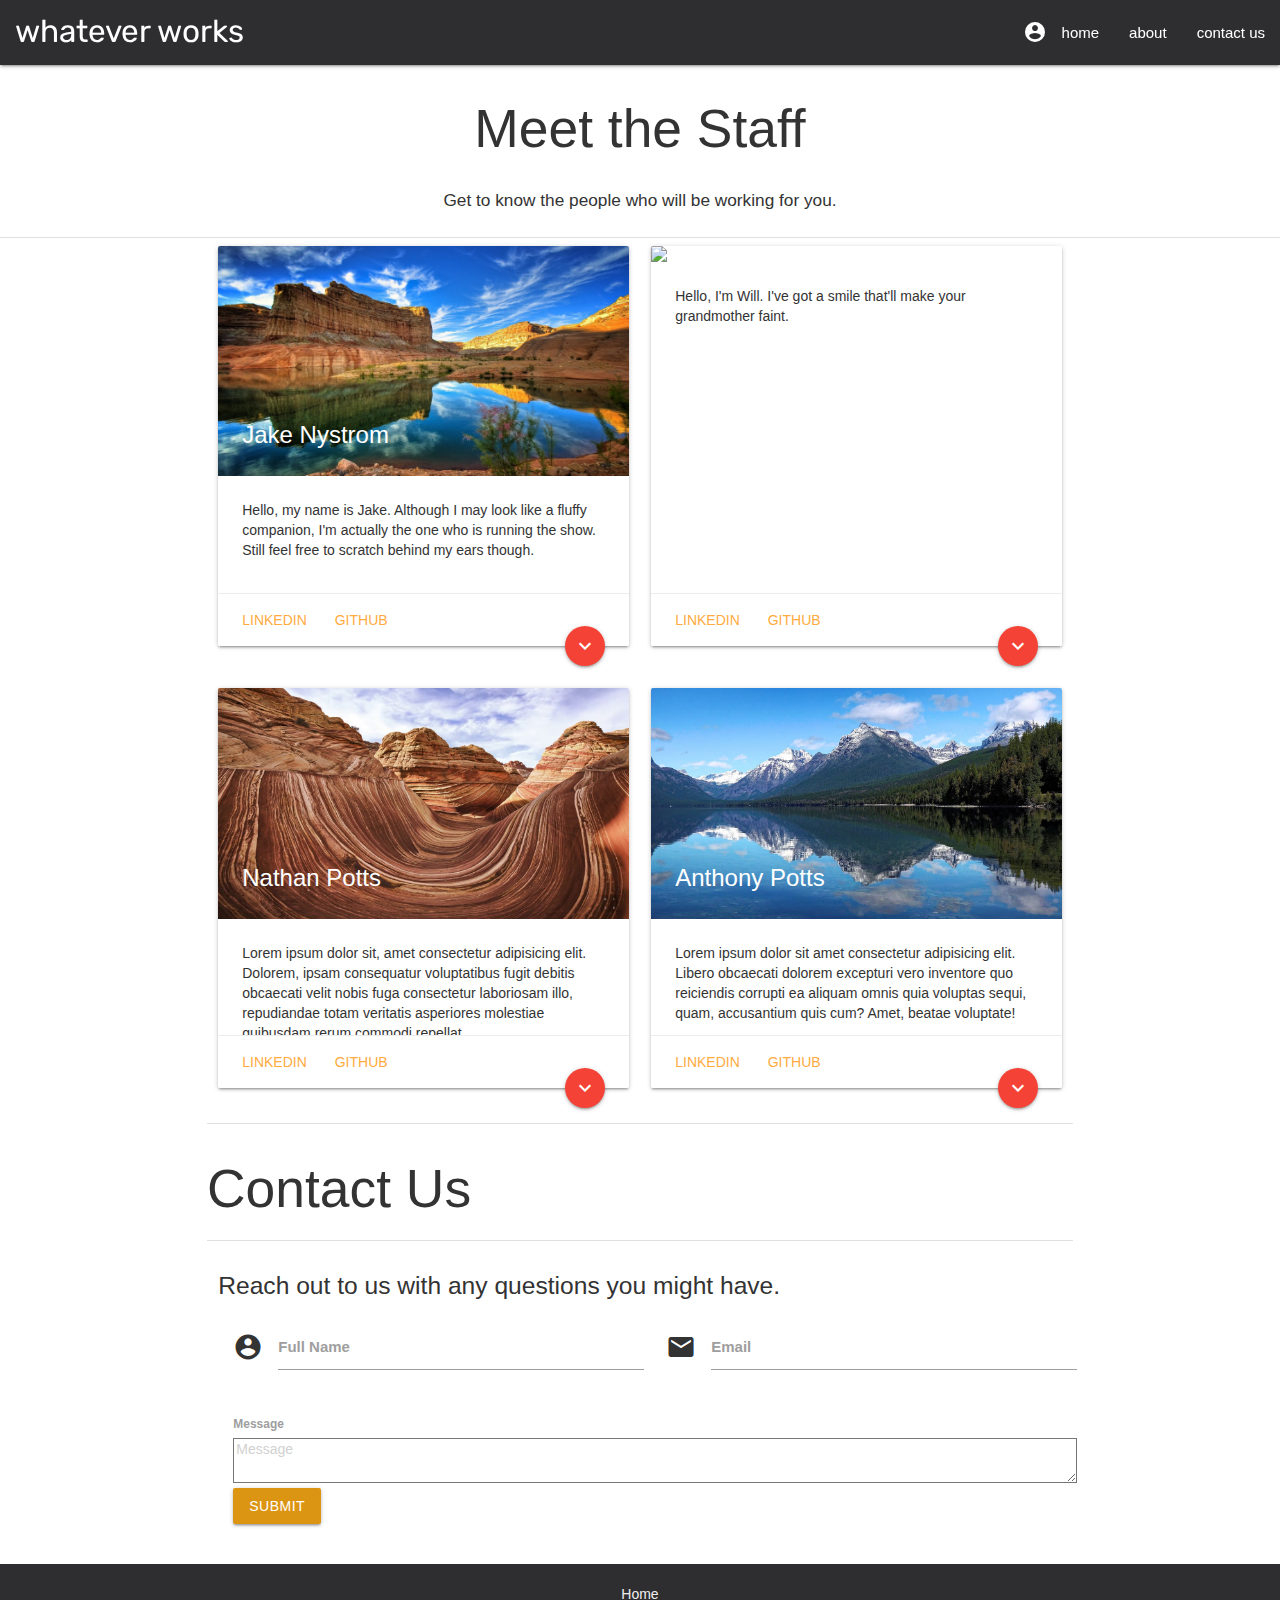
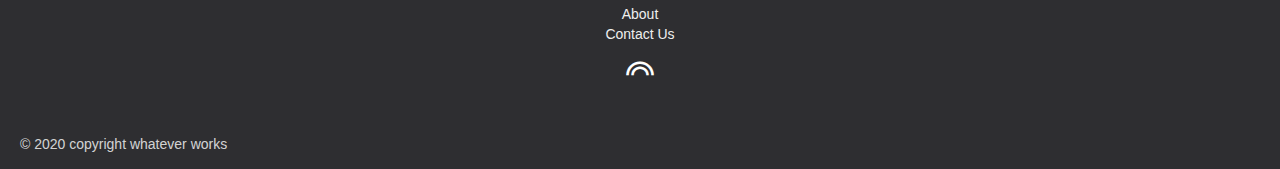
==== contact-us.html @ 935a73d3 "version of footer" ====
<!DOCTYPE html>
<html lang="en">

<head>
    <meta charset="UTF-8">
    <meta name="viewport" content="width=device-width, initial-scale=1.0">
    <!--google icon font-->
    <link href="https://fonts.googleapis.com/icon?family=Material+Icons" rel="stylesheet">
    <link href="https://fonts.googleapis.com/css2?family=Rubik:wght@500&display=swap" rel="stylesheet">
    <!-- bootstrap -->
    <link rel="stylesheet" href="https://maxcdn.bootstrapcdn.com/bootstrap/3.3.7/css/bootstrap.min.css">
    <!-- materialize -->
    <link rel="stylesheet" href="https://cdnjs.cloudflare.com/ajax/libs/materialize/1.0.0/css/materialize.min.css">
    <!-- form.io stylesheet -->
    <link rel="stylesheet" href="https://unpkg.com/formiojs@latest/dist/formio.full.min.css">
    <!-- !^this is throwing an error in the console and i'm not sure why -->
    <link rel="stylesheet" href="assets/css/contact-us.css">

    <title>Contact Us</title>
</head>

<body>
    <!-- navbar items go in this section -->
    <div class="navbar-fixed">
        <nav class="nav-extended">
            <div class="nav-wrapper">
                <a href="./index.html" class="brand-logo">whatever works</a>
                <a href="#" data-target="mobile-sidenav" class="sidenav-trigger"><i class="material-icons">menu</i></a>
                <ul id="nav-mobile" class="right hide-on-med-and-down">
                    <li><i class="material-icons">account_circle</i></li>
                    <li><a class="details active waves-effect" href="index.html">home</a></li>
                    <li><a class="details active waves-effect" href="#">about</a></li>
                    <li><a class="details active waves-effect" href="./contact-us.html">contact us</a></li>
                </ul>
            </div>
        </nav>
        <ul class="sidenav" id="mobile-sidenav">
            <li><a href="index.html">Homepage</a></li>
            <li><a href="./contact-us.html">Contact Us</a></li>
        </ul>
    </div>

    <!--contact-us side-nav fab JAKE-->
    <ul id="slide-out-jake" class="sidenav">
        <li><div class="user-view">
            <div class="background">
                <img src="./assets/images/green-leaves.jpg">
            </div>
            <a href="#user"><img class="circle" src="./assets/images/jake-headshot2.png"></a>
            <a href="#name"><span class="white-text name">Jake Nystrom</span></a>
            <a href="#email"><span class="white-text email">jwm.nystrom@gmail.com</span></a>
        </div></li>
        <li><a href="https://www.linkedin.com/in/jakenystrom/"><i class="material-icons">cloud</i>LINKED IN</a></li>
        <li><a href="https://github.com/minnesotaNyst"><i class="material-icons">cloud</i>Github</a></li>
        <li><div class="divider"></div></li>
        <li><a class="subheader">Deep Dive</a></li>
        <li><a class="waves-effect" href="https://csssaints.com/sports/baseball/roster/jake-nystrom/3505"><i class="material-icons">directions_run</i></a></li>
    </ul>
    <!-- <a href="#" data-target="slide-out" class="sidenav-trigger"><i class="material-icons">menu</i></a> -->

    <!--contact-us side-nav fab WILL-->
    <ul id="slide-out-will" class="sidenav">
        <li><div class="user-view">
            <div class="background">
                <img src="./assets/images/green-leaves.jpg">
            </div>
            <a href="#user"><img class="circle" src="./assets/images/WillPIMG.png"></a>
            <a href="#name"><span class="white-text name">Will Pearson</span></a>
            <a href="#email"><span class="white-text email">williamdpearson@icloud.com</span></a>
        </div></li>
        <li><a href="https://www.linkedin.com/in/williamdpearson"><i class="material-icons">cloud</i>LINKED IN</a></li>
        <li><a href="https://github.com/minnesotaNyst"><i class="material-icons">cloud</i>Github</a></li>
        <li><div class="divider"></div></li>
        <li><a class="subheader">Deep Dive</a></li>
        <li><a class="waves-effect" href="https://www.fox21online.com/2020/07/22/northland-natives-formulate-healthy-boost-with-boomerang-energy/"><i class="material-icons">directions_run</i></a></li>
    </ul>

    <!--contact-us side-nav fab NATHAN-->
    <ul id="slide-out-nathan" class="sidenav">
        <li><div class="user-view">
            <div class="background">
                <img src="./assets/images/green-leaves.jpg">
            </div>
            <a href="#user"><img class="circle" src="./assets/images/nathan-headshot.jpg"></a>
            <a href="#name"><span class="white-text name">Nathan Potts</span></a>
            <a href="#email"><span class="white-text email">pottsandpans42@hotmail.com</span></a>
        </div></li>
        <li><a href="https://www.linkedin.com/in/nathan-potts-0573721b7/"><i class="material-icons">cloud</i>LINKED IN</a></li>
        <li><a href="https://github.com/nathan-potts41"><i class="material-icons">cloud</i>Github</a></li>
        <li><div class="divider"></div></li>
        <li><a class="subheader">Deep Dive</a></li>
        <li><a class="waves-effect" href="https://twitter.com/NorthwesternMN/status/1105125759683829760"><i class="material-icons">directions_run</i></a></li>
    </ul>

    <!--contact-us side-nav fab ANTHONY-->
    <ul id="slide-out-anthony" class="sidenav">
        <li><div class="user-view">
            <div class="background">
                <img src="./assets/images/green-leaves.jpg">
            </div>
            <a href="#user"><img class="circle" src="./assets/images/tony-potts3.jpg"></a>
            <a href="#name"><span class="white-text name">Anthony Potts</span></a>
            <a href="#email"><span class="white-text email">ampotts24@gmail.com</span></a>
        </div></li>
        <li><a href="https://www.linkedin.com/in/anthony-potts-8016b4176/"><i class="material-icons">cloud</i>LINKED IN</a></li>
        <li><a href="https://github.com/anthonypotts"><i class="material-icons">cloud</i>Github</a></li>
        <li><div class="divider"></div></li>
        <li><a class="subheader">Deep Dive</a></li>
        <li><a class="waves-effect" href="https://www.youtube.com/watch?v=JwAS93xAuLA"><i class="material-icons">directions_run</i></a></li>
    </ul>

    <!-- meet the staff starts -->
    <div class="row">
        <div>
            <h2 class="center-align">Meet the Staff</h2>
            <h6 class="col s12 center-align">Get to know the people who will be working for you.</h6>
        </div>
    </div>

    <div class="divider"></div>

    <section class="container">
        <section>
            <div class="row">
                <!-- jake -->
                <div class="col s6 m6">
                    <div class="card medium hoverable">
                        <div class="card-image">
                            <img src="assets/images/landscape-wallpaper-hd(1).png">
                            <span class="card-title">Jake Nystrom</span>
                        </div>

                        <div class="card-content">
                            <p>Hello, my name is Jake. Although I may look like a fluffy companion, I'm actually the
                                one
                                who
                                is running the show. Still feel free to scratch behind my ears though.</p>
                        </div>
                        <div class="card-action">
                            <a href="https://www.linkedin.com/in/jakenystrom/" target="_blank">LINKEDIN</a>
                            <a href="https://github.com/minnesotaNyst" target="_blank">Github</a>
                            <div class="fixed-action-button">
                                <a class="sidenav-trigger btn-floating halfway-fab waves-effect waves-light red" data-target="slide-out-jake"><i
                                    class="material-icons">expand_more</i></a>
                            </div>                         
                        </div>
                    </div>
                </div>
                <!-- will -->
                <div class="col s6 m6">
                    <div class="card medium hoverable">
                        <div class="card-image">
                            <img src="assets/images/Landscape-bioimage(4).png">
                            <span class="card-title">Will Pearson</span>
                        </div>
                        <div class="card-content">
                            <p>Hello, I'm Will. I've got a smile that'll make your grandmother faint. </p>
                        </div>
                        <div class="card-action">
                            <a href="https://www.linkedin.com/in/williamdpearson" target="_blank">LINKEDIN</a>
                            <a href="https://github.com/willp429" target="_blank">Github</a>
                            <a class="sidenav-trigger btn-floating halfway-fab waves-effect waves-light red" data-target="slide-out-will"><i
                                class="material-icons">expand_more</i></a>
                        </div>
                    </div>
                </div>
            </div>
        </section>
        <section>
            <div class="row">
                <!-- nathan -->
                <div class="col s6 m6">
                    <div class="card medium hoverable">
                        <div class="card-image">
                            <img src="assets/images/Landscape-bioimage.png">
                            <span class="card-title">Nathan Potts</span>
                        </div>

                        <div class="card-content">
                            <p>Lorem ipsum dolor sit, amet consectetur adipisicing elit. Dolorem, ipsam consequatur
                                voluptatibus fugit debitis obcaecati velit nobis fuga consectetur laboriosam illo,
                                repudiandae totam veritatis asperiores molestiae quibusdam rerum commodi repellat.
                            </p>
                        </div>
                        <div class="card-action">
                            <a href="https://www.linkedin.com/in/nathan-potts-0573721b7/" target="_blank">LINKEDIN</a>
                            <a href="https://github.com/nathan-potts41" target="_blank">Github</a>
                            <a class="sidenav-trigger btn-floating halfway-fab waves-effect waves-light red" data-target="slide-out-nathan"><i
                                class="material-icons">expand_more</i></a>
                        </div>
                    </div>
                </div>
                <!-- tony -->
                <div class="col s6 m6">
                    <div class="card medium hoverable">
                        <div class="card-image">
                            <img src="assets/images/Landscape-bioimage(3).png">
                            <span class="card-title">Anthony Potts</span>
                        </div>
                        <div class="card-content">
                            <p>Lorem ipsum dolor sit amet consectetur adipisicing elit. Libero obcaecati dolorem
                                excepturi vero inventore quo reiciendis corrupti ea aliquam omnis quia voluptas
                                sequi, quam, accusantium quis cum? Amet, beatae voluptate!</p>
                        </div>
                        <div class="card-action">
                            <a href="https://github.com/anthonypotts" target="_blank">LINKEDIN</a>
                            <a href="https://github.com/willp429" target="_blank">Github</a>
                            <a class="sidenav-trigger btn-floating halfway-fab waves-effect waves-light red" data-target="slide-out-anthony"><i
                                class="material-icons">expand_more</i></a>
                        </div>
                    </div>
                </div>
            </div>
        </section>
        <div class="divider"></div>

        <!-- Contact info in this section -->

        <div>
            <h2>Contact Us</h2>
        </div>

        <div class="row">
            <div class="divider"></div>
            <div class="section">
                <div class="contact-form col s12">
                    <h5>Reach out to us with any questions you might have.</h5>
                    <div class="row">
                        <form class="col s12" id="contact-form">
                            <div class="row">
                                <div class="input-field col s6">
                                    <i class="material-icons prefix">account_circle</i>
                                    <input id="full-name" type="text" class="validate">
                                    <label for="full-name">Full Name</label>
                                </div>
                                <div class="input-field col s6">
                                    <i class="material-icons prefix">email</i>
                                    <input id="email" type="tel" class="validate">
                                    <label for="email">Email</label>
                                </div>
                            </div>
                            <label for="contact-message">Message</label>
                            <textarea id="contact-message" placeholder="Message"></textarea>

                            <a class="waves-effect waves-light btn modal-trigger" href="#modal2"
                                id="submit-btn">Submit</a>
                        </form>
                    </div>
                </div>
            </div>
        </div>
    </section>

    <!-- modal thanking user for submitting a contact form -->
    <div id="modal2" class="modal">
        <div class="modal-content">
            <h4>Thank you for reaching out to us!</h4>
            <p>We will get back to you as soon as possible.</p>
            <a href="#!" class="modal-action modal-close waves-effect waves-red btn">Close</a>
        </div>
    </div>

    <!-- footer section -->
    <footer class="page-footer">
        <div class="container">
            <div class="row">
                <div class="col l12 s12">
                    <!-- <h5 class="white-text">whatever works</h5> -->
                    <ul>
                        <li><a class="grey-text text-lighten-3" href="#!">Home</a></li>
                        <li><a class="grey-text text-lighten-3" href="#!">About</a></li>
                        <li><a class="grey-text text-lighten-3" href="./contact-us.html">Contact Us</a></li>
                    </ul>
                </div>
                <div><i class="small material-icons">looks</i></div>
                <div class="col l12 s12">
                    <p class="white-text" id="visitor"></p>
                    <!-- <p class="grey-text text-lighten-4">Thank-you for choosing promeasure. We are proud build products that make your life easier. Let us know how we can better serve you.</p> -->
                </div>
            </div>
        </div>
        <div class="footer-copyright">
            <div class="copyright">
            © 2020 copyright whatever works
            </div>
            <div>
                <p class="apiCounter" id="visits"></p>
            </div>
        </div>

      
    </footer>

    <script src="https://unpkg.com/formiojs@latest/dist/formio.full.min.js"></script>
    <!-- jQuery -->
    <script src="https://code.jquery.com/jquery-3.4.1.min.js"></script>
    <!-- Compiled and minified JavaScript -->
    <script src="https://cdnjs.cloudflare.com/ajax/libs/materialize/1.0.0/js/materialize.min.js"></script>
    <!--JavaScript at end of body for optimized loading-->
    <script type="text/javascript" src="./assets/js/main.js"></script>
    <!--JS for contact-us page-->
    <!-- <script type="text/javascript" src="./assets/js/contact-us.js"></script> -->


</body>

</html>
---- assets/css/contact-us.css ----
/* html/body style for the page */
html,
body {
	padding: 0;
	margin: 0;
	height: 100%;
}

/* custom navbar style */
nav {
	background-color: #2e2e31;
}
.brand-logo {
	margin-left: 15px;
	font-family: 'Rubik', sans-serif;
}

/* column 1 navbar style */
.column-1 {
	background-color: #2e2e31;
	text-decoration: none;
	height: 100vh;
	position: fixed;
}
.btn-large {
	background-color: #2e2e31;
	width: 100%;
}

/* column 2 style */
.column-2 {
	padding-right: 5rem;
}

/* modal */
.hidden {
	display: none;
}

.modal {
	max-height: 45% !important;
}

/* form style */
.form-header {
	font-weight: bold;
}
.row .col .s12 {
	margin-left: 15px;
}

/* header test style */
legend {
	font-weight: bold;
}
.col-form-label {
	font-size: 16px;
}

/* formio style */
.formio {
	padding-left: 16rem;
}

/* button style */
.btn:hover,
.btn-large:hover,
.btn-small:hover,
.details:hover {
	background-color: #55565c;
	text-decoration: none;
	color: whitesmoke;
}
.btn:focus,
.btn-large:focus,
.btn-small:focus,
.details:focus {
	background-color: #55565c;
	text-decoration: none;
	color: whitesmoke;
}

.btn {
	background-color: #dc9413;
}

/* choices list style */
.choices__list--multiple .choices__item {
	background-color: #dc9413 !important;
	border: 1px solid #dc9413 !important;
}

.choices[data-type*='select-multiple'] .choices__button,
.choices[data-type*='text'] .choices__button {
	border-left: 1px solid whitesmoke !important;
}

/* footer style */
.page-footer {
	position: absolute;
	background-color: #2e2e31 !important;
	width: 100%;
	text-align: center;
}

.modal {
    background: none;
    height: fit-content;
}

.copyright {
	padding: 0 20px;
}

.apiCounter {
	padding: 0 20px;
}
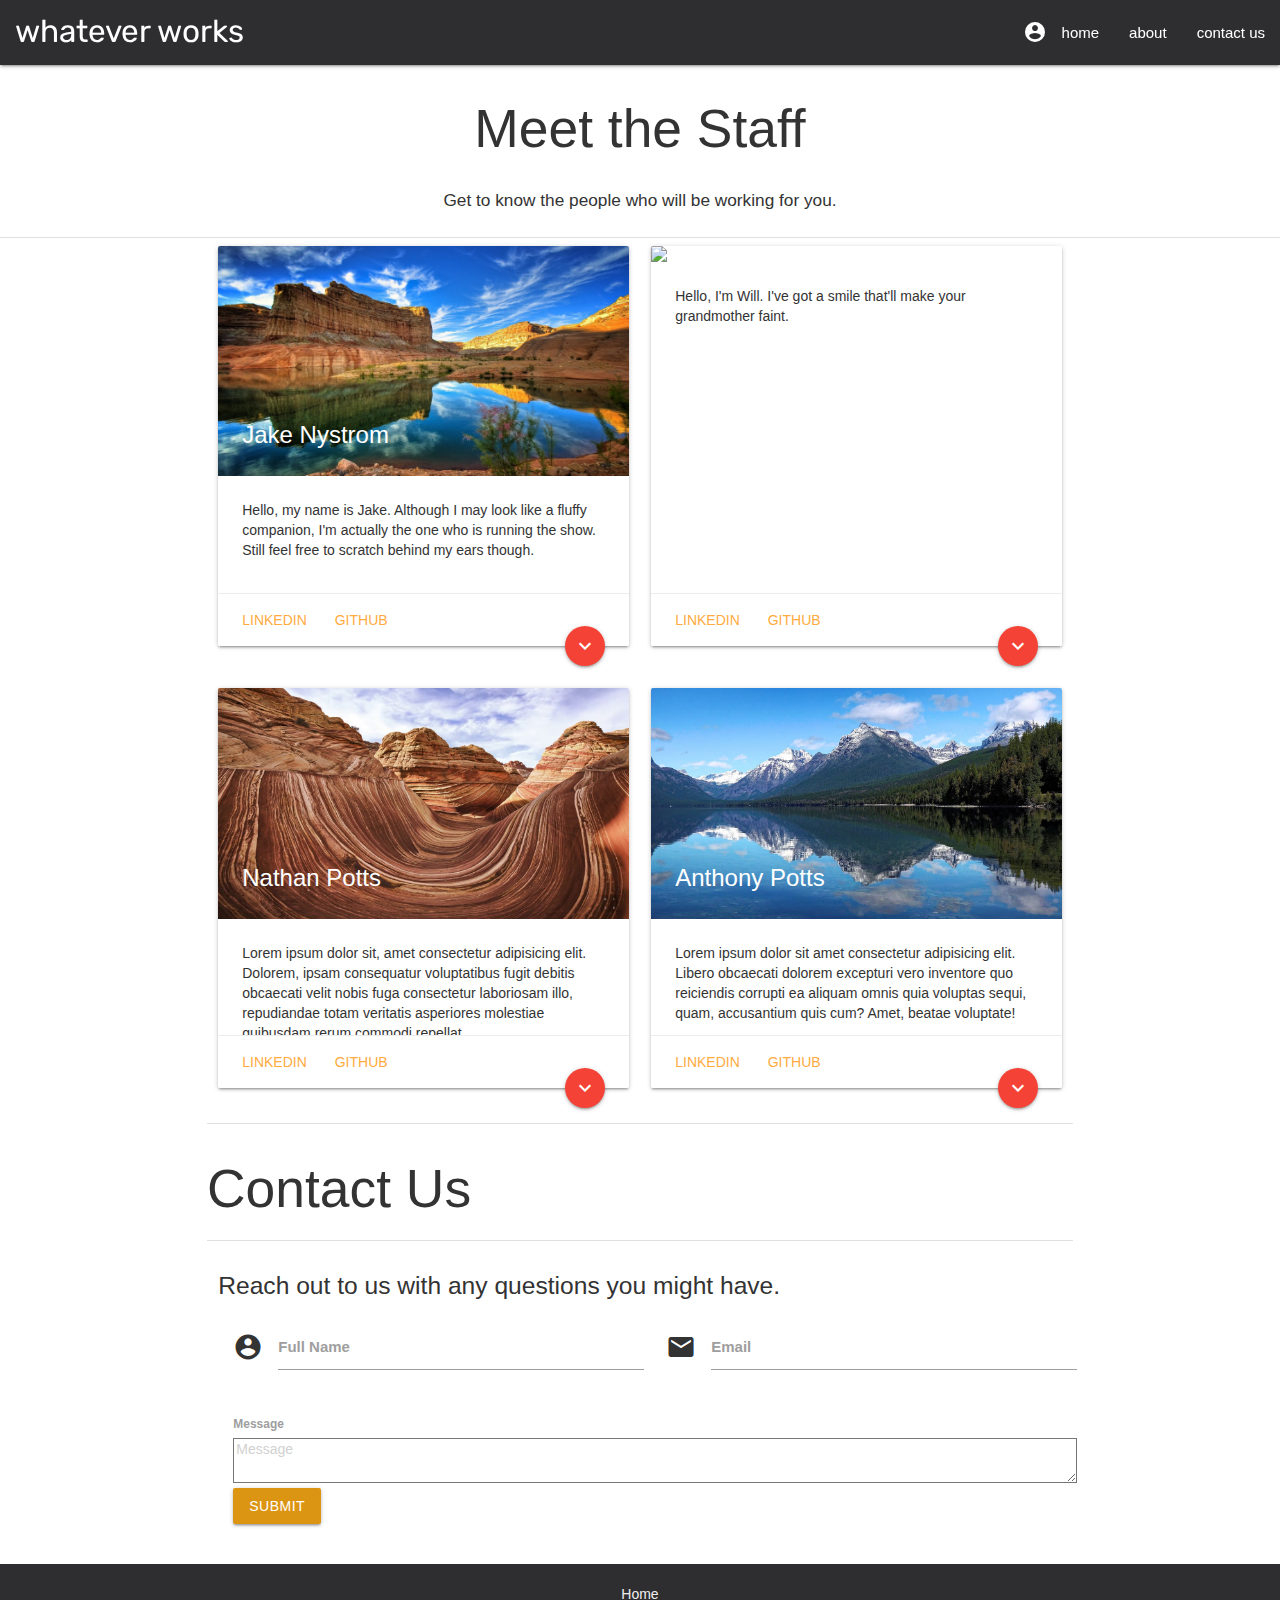
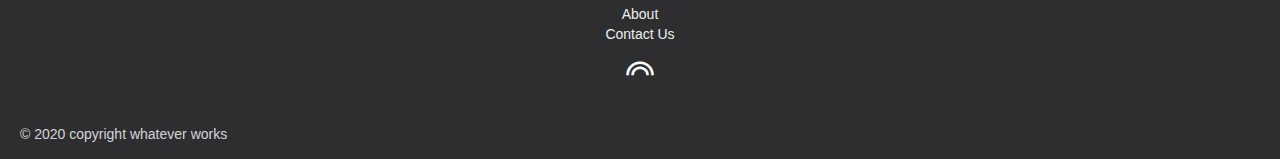
==== commit f1a0e512: "footer version 2" ====
--- a/contact-us.html
+++ b/contact-us.html
@@ -273,21 +273,21 @@
                     </ul>
                 </div>
                 <div><i class="small material-icons">looks</i></div>
-                <div class="col l12 s12">
+                <!-- <div class="col l12 s12">
                     <p class="white-text" id="visitor"></p>
-                    <!-- <p class="grey-text text-lighten-4">Thank-you for choosing promeasure. We are proud build products that make your life easier. Let us know how we can better serve you.</p> -->
-                </div>
-            </div>
-        </div>
-        <div class="footer-copyright">
-            <div class="copyright">
-            © 2020 copyright whatever works
-            </div>
-            <div>
-                <p class="apiCounter" id="visits"></p>
-            </div>
-        </div>
-
+                    <p class="grey-text text-lighten-4">Thank-you for choosing promeasure. We are proud build products that make your life easier. Let us know how we can better serve you.</p>
+                </div> -->
+                <div class="white-text thank-you" id="visitor"></div>
+            </div>
+        </div>
+        <div class="wrapper">
+            <div class="footer-copyright">
+                <div class="copyright">
+                © 2020 copyright whatever works
+                </div>
+                <div class="apiCounter" id="visits"></p></div>
+            </div>
+        </div>
       
     </footer>
 
--- a/assets/css/contact-us.css
+++ b/assets/css/contact-us.css
@@ -101,6 +101,7 @@
 	background-color: #2e2e31 !important;
 	width: 100%;
 	text-align: center;
+	position: absolute;
 }
 
 .modal {
@@ -114,4 +115,14 @@
 
 .apiCounter {
 	padding: 0 20px;
+}
+
+.footer-copyright {
+	padding: 0;
+	text-align: center;
+}
+
+.wrapper {
+	position: relative;
+	z-index: 1;
 }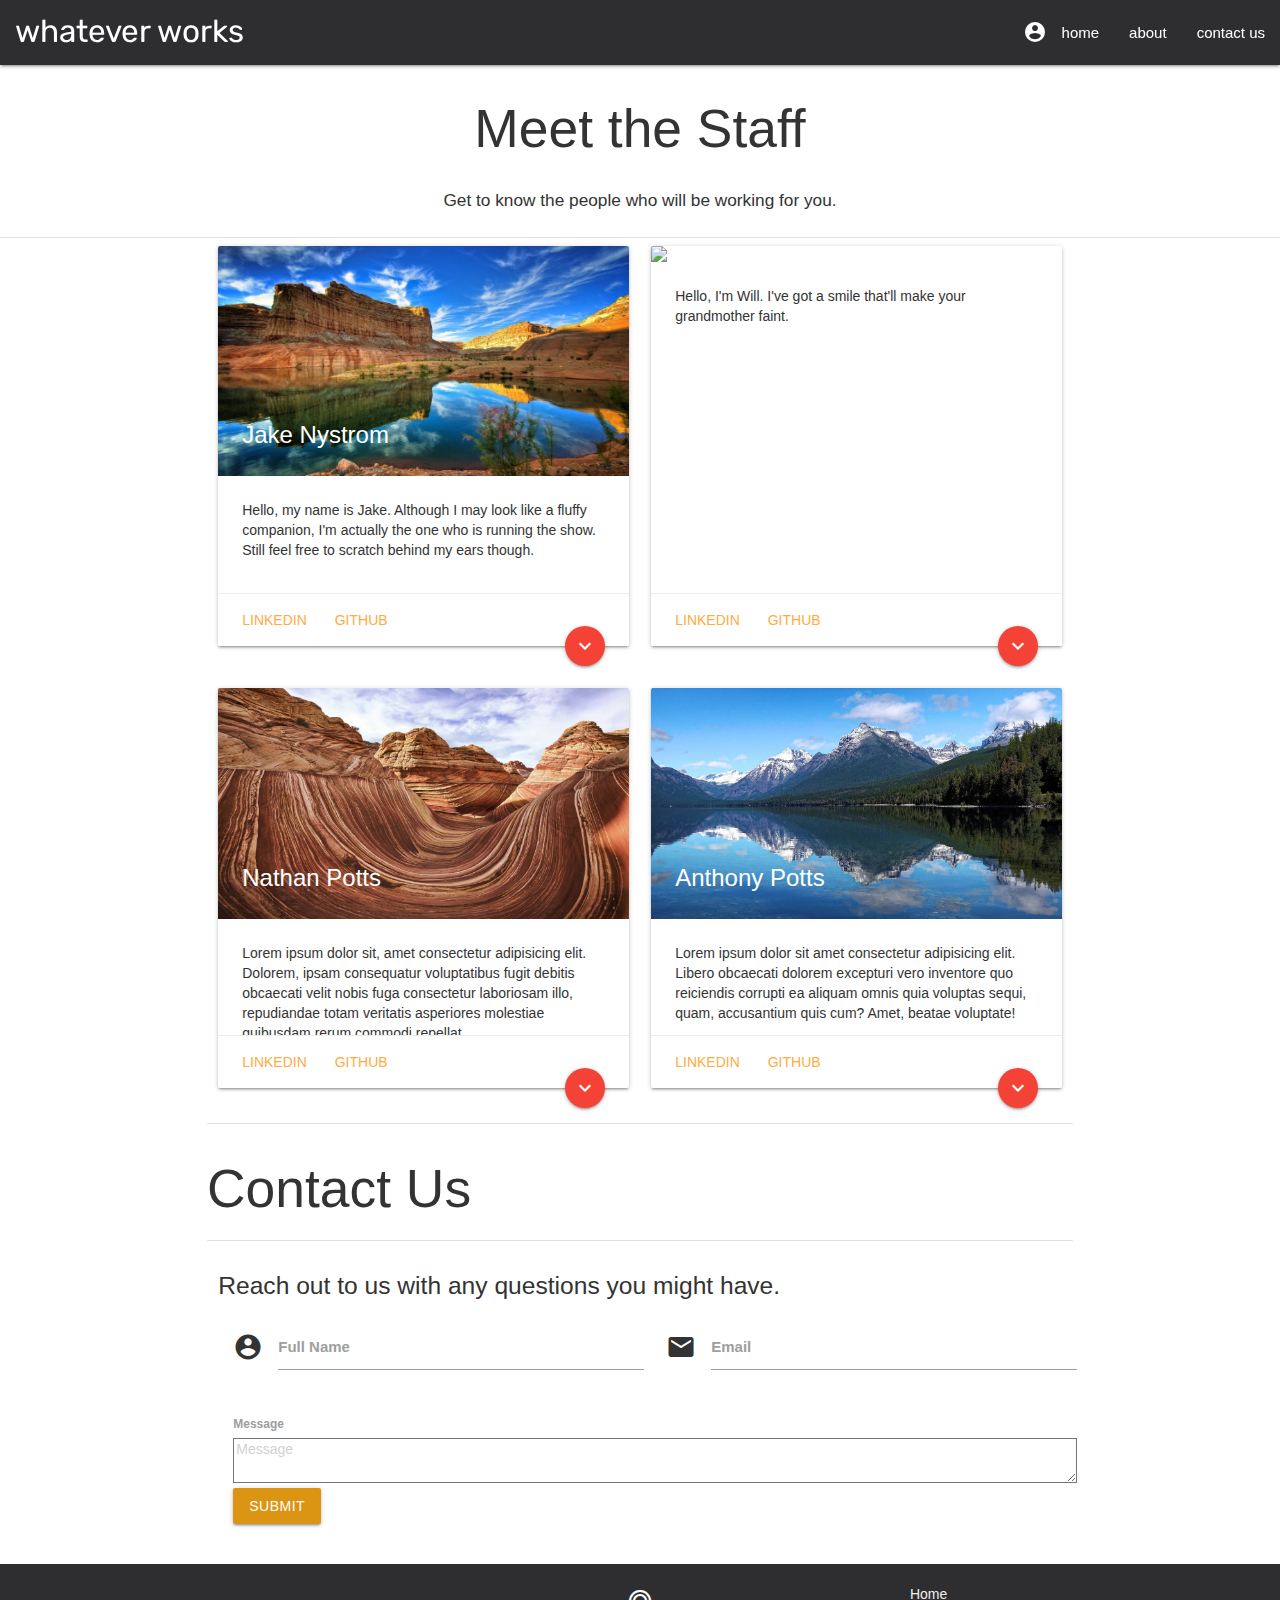
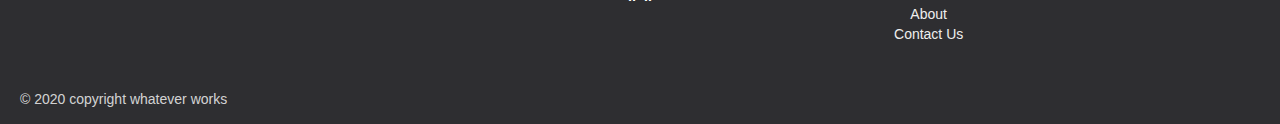
==== commit 66a0a7f0: "footer v4" ====
--- a/contact-us.html
+++ b/contact-us.html
@@ -40,76 +40,7 @@
         </ul>
     </div>
 
-    <!--contact-us side-nav fab JAKE-->
-    <ul id="slide-out-jake" class="sidenav">
-        <li><div class="user-view">
-            <div class="background">
-                <img src="./assets/images/green-leaves.jpg">
-            </div>
-            <a href="#user"><img class="circle" src="./assets/images/jake-headshot2.png"></a>
-            <a href="#name"><span class="white-text name">Jake Nystrom</span></a>
-            <a href="#email"><span class="white-text email">jwm.nystrom@gmail.com</span></a>
-        </div></li>
-        <li><a href="https://www.linkedin.com/in/jakenystrom/"><i class="material-icons">cloud</i>LINKED IN</a></li>
-        <li><a href="https://github.com/minnesotaNyst"><i class="material-icons">cloud</i>Github</a></li>
-        <li><div class="divider"></div></li>
-        <li><a class="subheader">Deep Dive</a></li>
-        <li><a class="waves-effect" href="https://csssaints.com/sports/baseball/roster/jake-nystrom/3505"><i class="material-icons">directions_run</i></a></li>
-    </ul>
-    <!-- <a href="#" data-target="slide-out" class="sidenav-trigger"><i class="material-icons">menu</i></a> -->
-
-    <!--contact-us side-nav fab WILL-->
-    <ul id="slide-out-will" class="sidenav">
-        <li><div class="user-view">
-            <div class="background">
-                <img src="./assets/images/green-leaves.jpg">
-            </div>
-            <a href="#user"><img class="circle" src="./assets/images/WillPIMG.png"></a>
-            <a href="#name"><span class="white-text name">Will Pearson</span></a>
-            <a href="#email"><span class="white-text email">williamdpearson@icloud.com</span></a>
-        </div></li>
-        <li><a href="https://www.linkedin.com/in/williamdpearson"><i class="material-icons">cloud</i>LINKED IN</a></li>
-        <li><a href="https://github.com/minnesotaNyst"><i class="material-icons">cloud</i>Github</a></li>
-        <li><div class="divider"></div></li>
-        <li><a class="subheader">Deep Dive</a></li>
-        <li><a class="waves-effect" href="https://www.fox21online.com/2020/07/22/northland-natives-formulate-healthy-boost-with-boomerang-energy/"><i class="material-icons">directions_run</i></a></li>
-    </ul>
-
-    <!--contact-us side-nav fab NATHAN-->
-    <ul id="slide-out-nathan" class="sidenav">
-        <li><div class="user-view">
-            <div class="background">
-                <img src="./assets/images/green-leaves.jpg">
-            </div>
-            <a href="#user"><img class="circle" src="./assets/images/nathan-headshot.jpg"></a>
-            <a href="#name"><span class="white-text name">Nathan Potts</span></a>
-            <a href="#email"><span class="white-text email">pottsandpans42@hotmail.com</span></a>
-        </div></li>
-        <li><a href="https://www.linkedin.com/in/nathan-potts-0573721b7/"><i class="material-icons">cloud</i>LINKED IN</a></li>
-        <li><a href="https://github.com/nathan-potts41"><i class="material-icons">cloud</i>Github</a></li>
-        <li><div class="divider"></div></li>
-        <li><a class="subheader">Deep Dive</a></li>
-        <li><a class="waves-effect" href="https://twitter.com/NorthwesternMN/status/1105125759683829760"><i class="material-icons">directions_run</i></a></li>
-    </ul>
-
-    <!--contact-us side-nav fab ANTHONY-->
-    <ul id="slide-out-anthony" class="sidenav">
-        <li><div class="user-view">
-            <div class="background">
-                <img src="./assets/images/green-leaves.jpg">
-            </div>
-            <a href="#user"><img class="circle" src="./assets/images/tony-potts3.jpg"></a>
-            <a href="#name"><span class="white-text name">Anthony Potts</span></a>
-            <a href="#email"><span class="white-text email">ampotts24@gmail.com</span></a>
-        </div></li>
-        <li><a href="https://www.linkedin.com/in/anthony-potts-8016b4176/"><i class="material-icons">cloud</i>LINKED IN</a></li>
-        <li><a href="https://github.com/anthonypotts"><i class="material-icons">cloud</i>Github</a></li>
-        <li><div class="divider"></div></li>
-        <li><a class="subheader">Deep Dive</a></li>
-        <li><a class="waves-effect" href="https://www.youtube.com/watch?v=JwAS93xAuLA"><i class="material-icons">directions_run</i></a></li>
-    </ul>
-
-    <!-- meet the staff starts -->
+
     <div class="row">
         <div>
             <h2 class="center-align">Meet the Staff</h2>
@@ -139,10 +70,8 @@
                         <div class="card-action">
                             <a href="https://www.linkedin.com/in/jakenystrom/" target="_blank">LINKEDIN</a>
                             <a href="https://github.com/minnesotaNyst" target="_blank">Github</a>
-                            <div class="fixed-action-button">
-                                <a class="sidenav-trigger btn-floating halfway-fab waves-effect waves-light red" data-target="slide-out-jake"><i
-                                    class="material-icons">expand_more</i></a>
-                            </div>                         
+                            <a class="btn-floating halfway-fab waves-effect waves-light red"><i
+                                    class="material-icons">expand_more</i></a>
                         </div>
                     </div>
                 </div>
@@ -159,8 +88,8 @@
                         <div class="card-action">
                             <a href="https://www.linkedin.com/in/williamdpearson" target="_blank">LINKEDIN</a>
                             <a href="https://github.com/willp429" target="_blank">Github</a>
-                            <a class="sidenav-trigger btn-floating halfway-fab waves-effect waves-light red" data-target="slide-out-will"><i
-                                class="material-icons">expand_more</i></a>
+                            <a class="btn-floating halfway-fab waves-effect waves-light red"><i
+                                    class="material-icons">expand_more</i></a>
                         </div>
                     </div>
                 </div>
@@ -183,10 +112,10 @@
                             </p>
                         </div>
                         <div class="card-action">
-                            <a href="https://www.linkedin.com/in/nathan-potts-0573721b7/" target="_blank">LINKEDIN</a>
-                            <a href="https://github.com/nathan-potts41" target="_blank">Github</a>
-                            <a class="sidenav-trigger btn-floating halfway-fab waves-effect waves-light red" data-target="slide-out-nathan"><i
-                                class="material-icons">expand_more</i></a>
+                            <a href="https://www.linkedin.com/in/jakenystrom/" target="_blank">LINKEDIN</a>
+                            <a href="https://github.com/minnesotaNyst" target="_blank">Github</a>
+                            <a class="btn-floating halfway-fab waves-effect waves-light red"><i
+                                    class="material-icons">expand_more</i></a>
                         </div>
                     </div>
                 </div>
@@ -203,10 +132,10 @@
                                 sequi, quam, accusantium quis cum? Amet, beatae voluptate!</p>
                         </div>
                         <div class="card-action">
-                            <a href="https://github.com/anthonypotts" target="_blank">LINKEDIN</a>
+                            <a href="https://www.linkedin.com/in/williamdpearson" target="_blank">LINKEDIN</a>
                             <a href="https://github.com/willp429" target="_blank">Github</a>
-                            <a class="sidenav-trigger btn-floating halfway-fab waves-effect waves-light red" data-target="slide-out-anthony"><i
-                                class="material-icons">expand_more</i></a>
+                            <a class="btn-floating halfway-fab waves-effect waves-light red"><i
+                                    class="material-icons">expand_more</i></a>
                         </div>
                     </div>
                 </div>
@@ -260,11 +189,18 @@
         </div>
     </div>
 
-    <!-- footer section -->
+      <!-- footer section -->
     <footer class="page-footer">
         <div class="container">
             <div class="row">
-                <div class="col l12 s12">
+                <div class="col l4 s12">
+                    <h5 class="white-text" id="visitor"></h5>
+                    <!-- <p class="grey-text text-lighten-4">Lorem ipsum dolor sit amet consectetur adipisicing elit. Maiores iusto id enim cumque earum illum ipsa. Sed delectus et quibusdam est optio ea sunt, officiis inventore debitis repellendus, laboriosam aliquam!.</p> -->
+                </div>
+                <div class="col l4 s12 logo-footer">
+                    <i class="material-icons">looks</i>
+                </div>
+                <div class="col l4 s12">
                     <!-- <h5 class="white-text">whatever works</h5> -->
                     <ul>
                         <li><a class="grey-text text-lighten-3" href="#!">Home</a></li>
@@ -272,23 +208,16 @@
                         <li><a class="grey-text text-lighten-3" href="./contact-us.html">Contact Us</a></li>
                     </ul>
                 </div>
-                <div><i class="small material-icons">looks</i></div>
-                <!-- <div class="col l12 s12">
-                    <p class="white-text" id="visitor"></p>
-                    <p class="grey-text text-lighten-4">Thank-you for choosing promeasure. We are proud build products that make your life easier. Let us know how we can better serve you.</p>
-                </div> -->
-                <div class="white-text thank-you" id="visitor"></div>
-            </div>
-        </div>
-        <div class="wrapper">
-            <div class="footer-copyright">
-                <div class="copyright">
-                © 2020 copyright whatever works
-                </div>
-                <div class="apiCounter" id="visits"></p></div>
-            </div>
-        </div>
-      
+            </div>
+        </div>
+        <div class="footer-copyright">
+            <div class="copyright">
+            © 2020 copyright whatever works
+            </div>
+            <div class="apiCounter" id="visits"></div>
+        </div>
+                
+        
     </footer>
 
     <script src="https://unpkg.com/formiojs@latest/dist/formio.full.min.js"></script>
@@ -298,9 +227,6 @@
     <script src="https://cdnjs.cloudflare.com/ajax/libs/materialize/1.0.0/js/materialize.min.js"></script>
     <!--JavaScript at end of body for optimized loading-->
     <script type="text/javascript" src="./assets/js/main.js"></script>
-    <!--JS for contact-us page-->
-    <!-- <script type="text/javascript" src="./assets/js/contact-us.js"></script> -->
-
 
 </body>
 
--- a/assets/css/contact-us.css
+++ b/assets/css/contact-us.css
@@ -118,11 +118,5 @@
 }
 
 .footer-copyright {
-	padding: 0;
-	text-align: center;
-}
-
-.wrapper {
-	position: relative;
-	z-index: 1;
+	padding: 10px;	
 }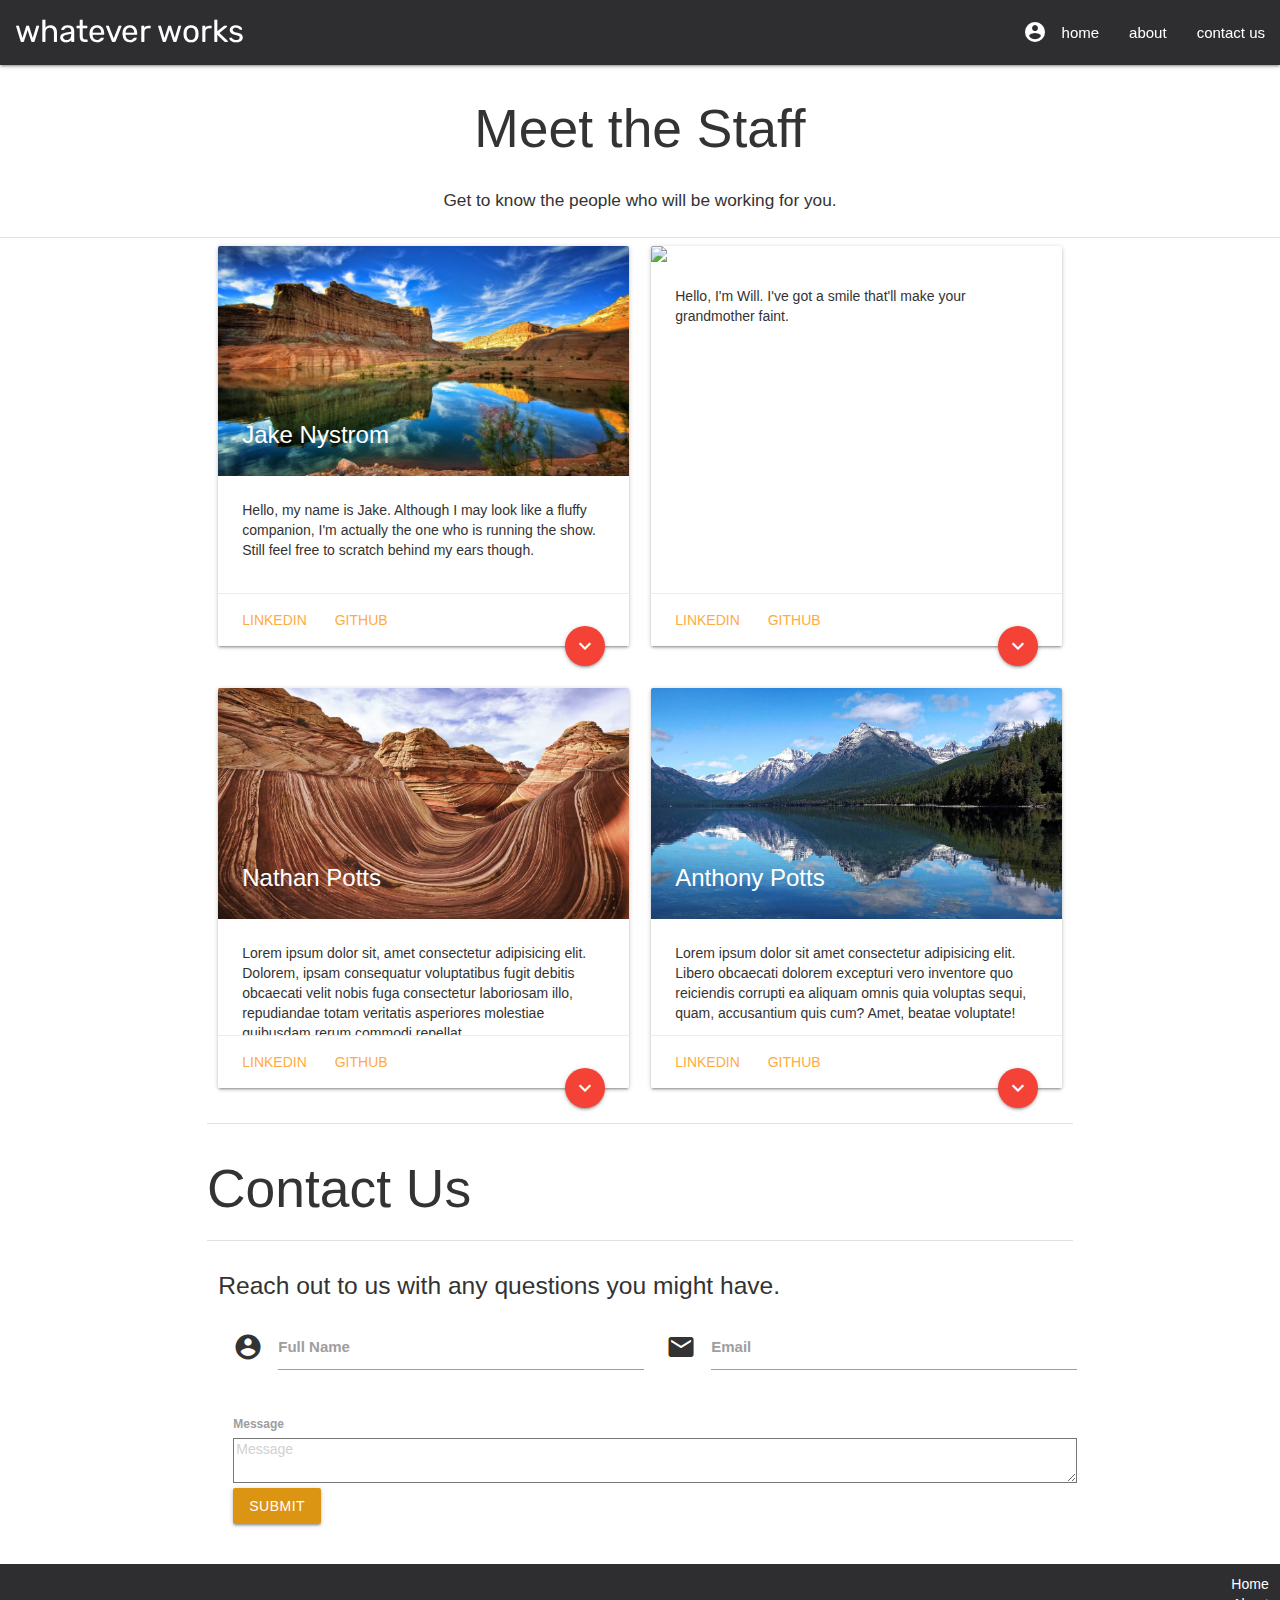
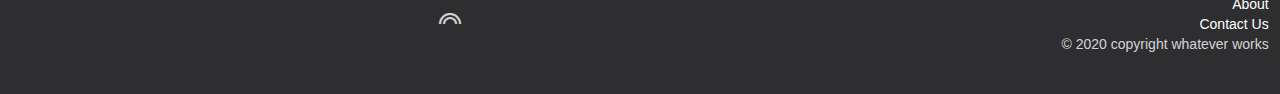
==== commit b17caad6: "modified footer" ====
--- a/contact-us.html
+++ b/contact-us.html
@@ -191,33 +191,29 @@
 
       <!-- footer section -->
     <footer class="page-footer">
-        <div class="container">
-            <div class="row">
-                <div class="col l4 s12">
-                    <h5 class="white-text" id="visitor"></h5>
-                    <!-- <p class="grey-text text-lighten-4">Lorem ipsum dolor sit amet consectetur adipisicing elit. Maiores iusto id enim cumque earum illum ipsa. Sed delectus et quibusdam est optio ea sunt, officiis inventore debitis repellendus, laboriosam aliquam!.</p> -->
-                </div>
-                <div class="col l4 s12 logo-footer">
-                    <i class="material-icons">looks</i>
-                </div>
-                <div class="col l4 s12">
-                    <!-- <h5 class="white-text">whatever works</h5> -->
-                    <ul>
-                        <li><a class="grey-text text-lighten-3" href="#!">Home</a></li>
-                        <li><a class="grey-text text-lighten-3" href="#!">About</a></li>
-                        <li><a class="grey-text text-lighten-3" href="./contact-us.html">Contact Us</a></li>
-                    </ul>
-                </div>
-            </div>
-        </div>
         <div class="footer-copyright">
-            <div class="copyright">
-            © 2020 copyright whatever works
-            </div>
-            <div class="apiCounter" id="visits"></div>
-        </div>
-                
-        
+            <div class="container-copyright">
+                <div class="row">
+                    <div class="col l4 s12">
+                        <h6 class="white-text" id="visitor"></h6>
+                        <div class="apiCounter" id="visits"></div>
+                    </div>
+                    
+                    <div class="col l4 s12 icon valign-wrapper">
+                        <i class="material-icons">looks</i>
+                    </div>
+
+                    <div class="col l4 s12 right-align">
+                        <ul>
+                            <li><a class="white-text text-lighten-3" href="#!">Home</a></li>
+                            <li><a class="white-text text-lighten-3" href="#!">About</a></li>
+                            <li><a class="white-text text-lighten-3" href="./contact-us.html">Contact Us</a></li>
+                            <li><a class="grey-text text-lighten-6"></a>© 2020 copyright whatever works</li>
+                        </ul>
+                    </div>
+                </div>
+            </div>
+        </div>
     </footer>
 
     <script src="https://unpkg.com/formiojs@latest/dist/formio.full.min.js"></script>
--- a/assets/css/contact-us.css
+++ b/assets/css/contact-us.css
@@ -101,7 +101,12 @@
 	background-color: #2e2e31 !important;
 	width: 100%;
 	text-align: center;
-	position: absolute;
+	padding: 0px;
+	height: fit-content;
+}
+
+.container-copyright {
+	width: 100% !important;
 }
 
 .modal {
@@ -113,6 +118,10 @@
 	padding: 0 20px;
 }
 
+.icon {
+	height: 90px;
+}
+
 .apiCounter {
 	padding: 0 20px;
 }
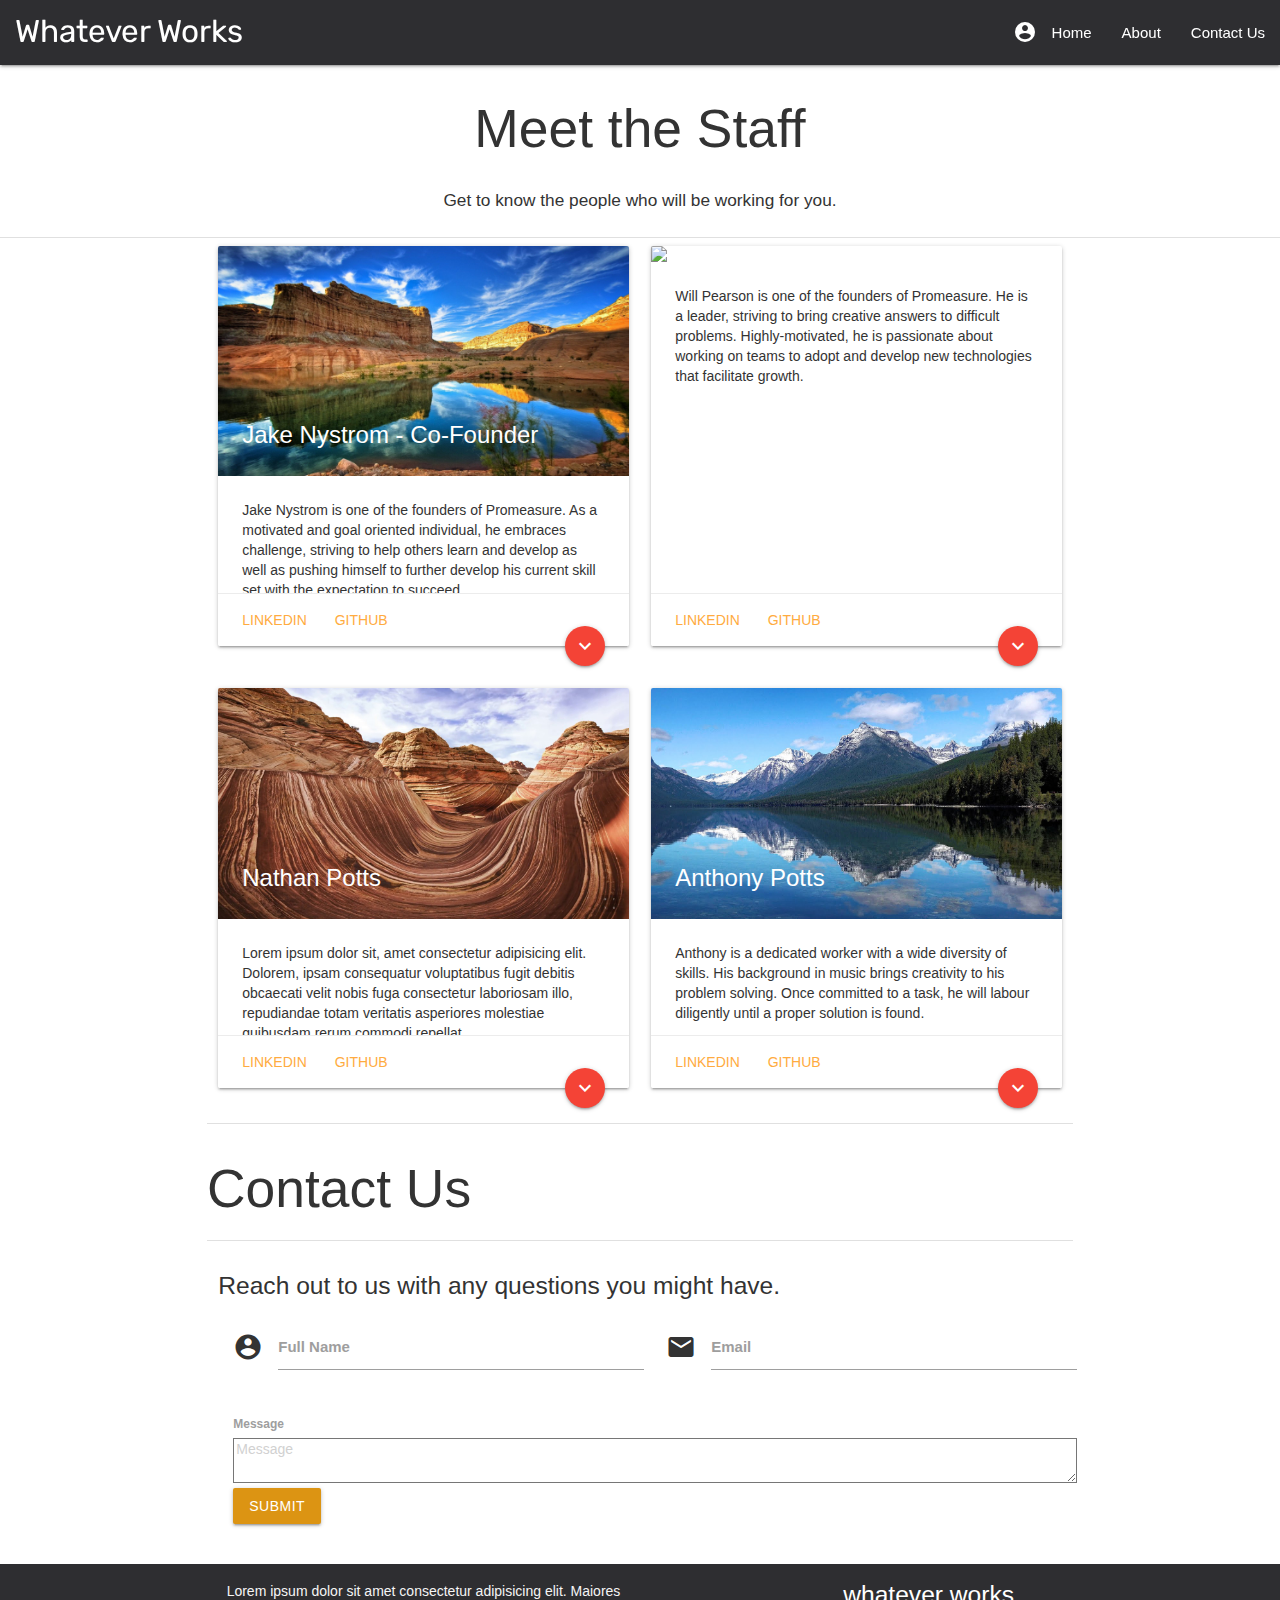
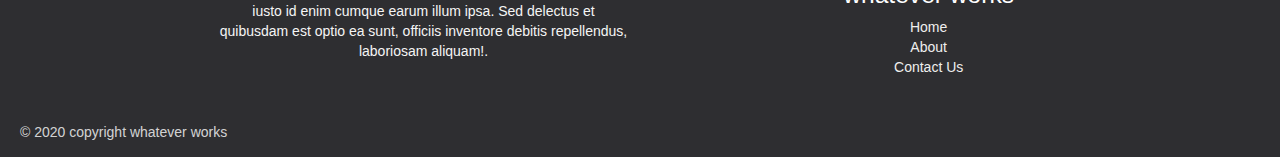
==== commit 58dd38a8: "updated readme + Contact Us page formatting" ====
--- a/contact-us.html
+++ b/contact-us.html
@@ -24,21 +24,37 @@
     <div class="navbar-fixed">
         <nav class="nav-extended">
             <div class="nav-wrapper">
-                <a href="./index.html" class="brand-logo">whatever works</a>
-                <a href="#" data-target="mobile-sidenav" class="sidenav-trigger"><i class="material-icons">menu</i></a>
+                <a href="./index.html" class="brand-logo">Whatever Works</a>
+                <a href="#" data-target="slide-out" class="sidenav-trigger"><i class="material-icons">Menu</i></a>
                 <ul id="nav-mobile" class="right hide-on-med-and-down">
                     <li><i class="material-icons">account_circle</i></li>
-                    <li><a class="details active waves-effect" href="index.html">home</a></li>
-                    <li><a class="details active waves-effect" href="#">about</a></li>
-                    <li><a class="details active waves-effect" href="./contact-us.html">contact us</a></li>
+                    <li><a class="details active waves-effect" href="index.html">Home</a></li>
+                    <li><a class="details active waves-effect" href="#">About</a></li>
+                    <li><a class="details active waves-effect" href="./contact-us.html">Contact Us</a></li>
                 </ul>
             </div>
         </nav>
-        <ul class="sidenav" id="mobile-sidenav">
-            <li><a href="index.html">Homepage</a></li>
-            <li><a href="./contact-us.html">Contact Us</a></li>
+    </div>
+    <div>
+        <ul class="sidenav" id="slide-out">
+            <li><a class="waves-effect" href="./index.html">Homepage</a></li>
+            <li>
+                <div class="divider"></div>
+            </li>
+            <li><a class="waves-effect" href="./contact-us.htm"><i class="material-icons">account_circle</i>Contact
+                    Us</a></li>
+            <li>
+                <div class="divider"></div>
+            </li>
+            <li><a class="waves-effect" href="#!">About Us</a></li>
+            <li>
+                <div class="divider"></div>
+            </li>
+            <li><a class="waves-effect" href="#!">Customer Support</a></li>
         </ul>
-    </div>
+
+    </div>
+
 
 
     <div class="row">
@@ -58,14 +74,15 @@
                     <div class="card medium hoverable">
                         <div class="card-image">
                             <img src="assets/images/landscape-wallpaper-hd(1).png">
-                            <span class="card-title">Jake Nystrom</span>
-                        </div>
-
-                        <div class="card-content">
-                            <p>Hello, my name is Jake. Although I may look like a fluffy companion, I'm actually the
-                                one
-                                who
-                                is running the show. Still feel free to scratch behind my ears though.</p>
+                            <span class="card-title">Jake Nystrom - Co-Founder</span>
+                        </div>
+
+                        <div class="card-content">
+                            <p>Jake Nystrom is one of the founders of Promeasure. As a motivated and goal oriented
+                                individual, he
+                                embraces challenge, striving to help others learn and develop as well as
+                                pushing himself to further develop his current skill set with the expectation to
+                                succeed. </p>
                         </div>
                         <div class="card-action">
                             <a href="https://www.linkedin.com/in/jakenystrom/" target="_blank">LINKEDIN</a>
@@ -80,10 +97,12 @@
                     <div class="card medium hoverable">
                         <div class="card-image">
                             <img src="assets/images/Landscape-bioimage(4).png">
-                            <span class="card-title">Will Pearson</span>
-                        </div>
-                        <div class="card-content">
-                            <p>Hello, I'm Will. I've got a smile that'll make your grandmother faint. </p>
+                            <span class="card-title">Will Pearson - Co-Founder</span>
+                        </div>
+                        <div class="card-content">
+                            <p>Will Pearson is one of the founders of Promeasure. He is a leader, striving
+                                to bring creative answers to difficult problems. Highly-motivated, he is passionate
+                                about working on teams to adopt and develop new technologies that facilitate growth.</p>
                         </div>
                         <div class="card-action">
                             <a href="https://www.linkedin.com/in/williamdpearson" target="_blank">LINKEDIN</a>
@@ -127,9 +146,10 @@
                             <span class="card-title">Anthony Potts</span>
                         </div>
                         <div class="card-content">
-                            <p>Lorem ipsum dolor sit amet consectetur adipisicing elit. Libero obcaecati dolorem
-                                excepturi vero inventore quo reiciendis corrupti ea aliquam omnis quia voluptas
-                                sequi, quam, accusantium quis cum? Amet, beatae voluptate!</p>
+                            <p>Anthony is a dedicated worker with a wide diversity of skills. His background in music
+                                brings creativity to his problem solving. Once committed to a task, he will labour
+                                diligently until a proper solution is found.
+                            </p>
                         </div>
                         <div class="card-action">
                             <a href="https://www.linkedin.com/in/williamdpearson" target="_blank">LINKEDIN</a>
@@ -189,31 +209,34 @@
         </div>
     </div>
 
-      <!-- footer section -->
+    <!-- footer section -->
     <footer class="page-footer">
+        <div class="container">
+            <div class="row">
+                <div class="col l6 s12">
+                    <h5 class="white-text" id="visitor"></h5>
+                    <p class="grey-text text-lighten-4">Lorem ipsum dolor sit amet consectetur adipisicing elit. Maiores
+                        iusto id enim cumque earum illum ipsa. Sed delectus et quibusdam est optio ea sunt, officiis
+                        inventore debitis repellendus, laboriosam aliquam!.</p>
+                </div>
+                <div class="col l4 offset-l2 s12">
+                    <h5 class="white-text">whatever works</h5>
+                    <ul>
+                        <li><a class="grey-text text-lighten-3" href="#!">Home</a></li>
+                        <li><a class="grey-text text-lighten-3" href="#!">About</a></li>
+                        <li><a class="grey-text text-lighten-3" href="./contact-us.html">Contact Us</a></li>
+                    </ul>
+                </div>
+            </div>
+        </div>
         <div class="footer-copyright">
-            <div class="container-copyright">
-                <div class="row">
-                    <div class="col l4 s12">
-                        <h6 class="white-text" id="visitor"></h6>
-                        <div class="apiCounter" id="visits"></div>
-                    </div>
-                    
-                    <div class="col l4 s12 icon valign-wrapper">
-                        <i class="material-icons">looks</i>
-                    </div>
-
-                    <div class="col l4 s12 right-align">
-                        <ul>
-                            <li><a class="white-text text-lighten-3" href="#!">Home</a></li>
-                            <li><a class="white-text text-lighten-3" href="#!">About</a></li>
-                            <li><a class="white-text text-lighten-3" href="./contact-us.html">Contact Us</a></li>
-                            <li><a class="grey-text text-lighten-6"></a>© 2020 copyright whatever works</li>
-                        </ul>
-                    </div>
-                </div>
-            </div>
-        </div>
+            <div class="copyright">
+                © 2020 copyright whatever works
+            </div>
+            <h6 class="apiCounter" id="visits"></h6>
+        </div>
+
+
     </footer>
 
     <script src="https://unpkg.com/formiojs@latest/dist/formio.full.min.js"></script>
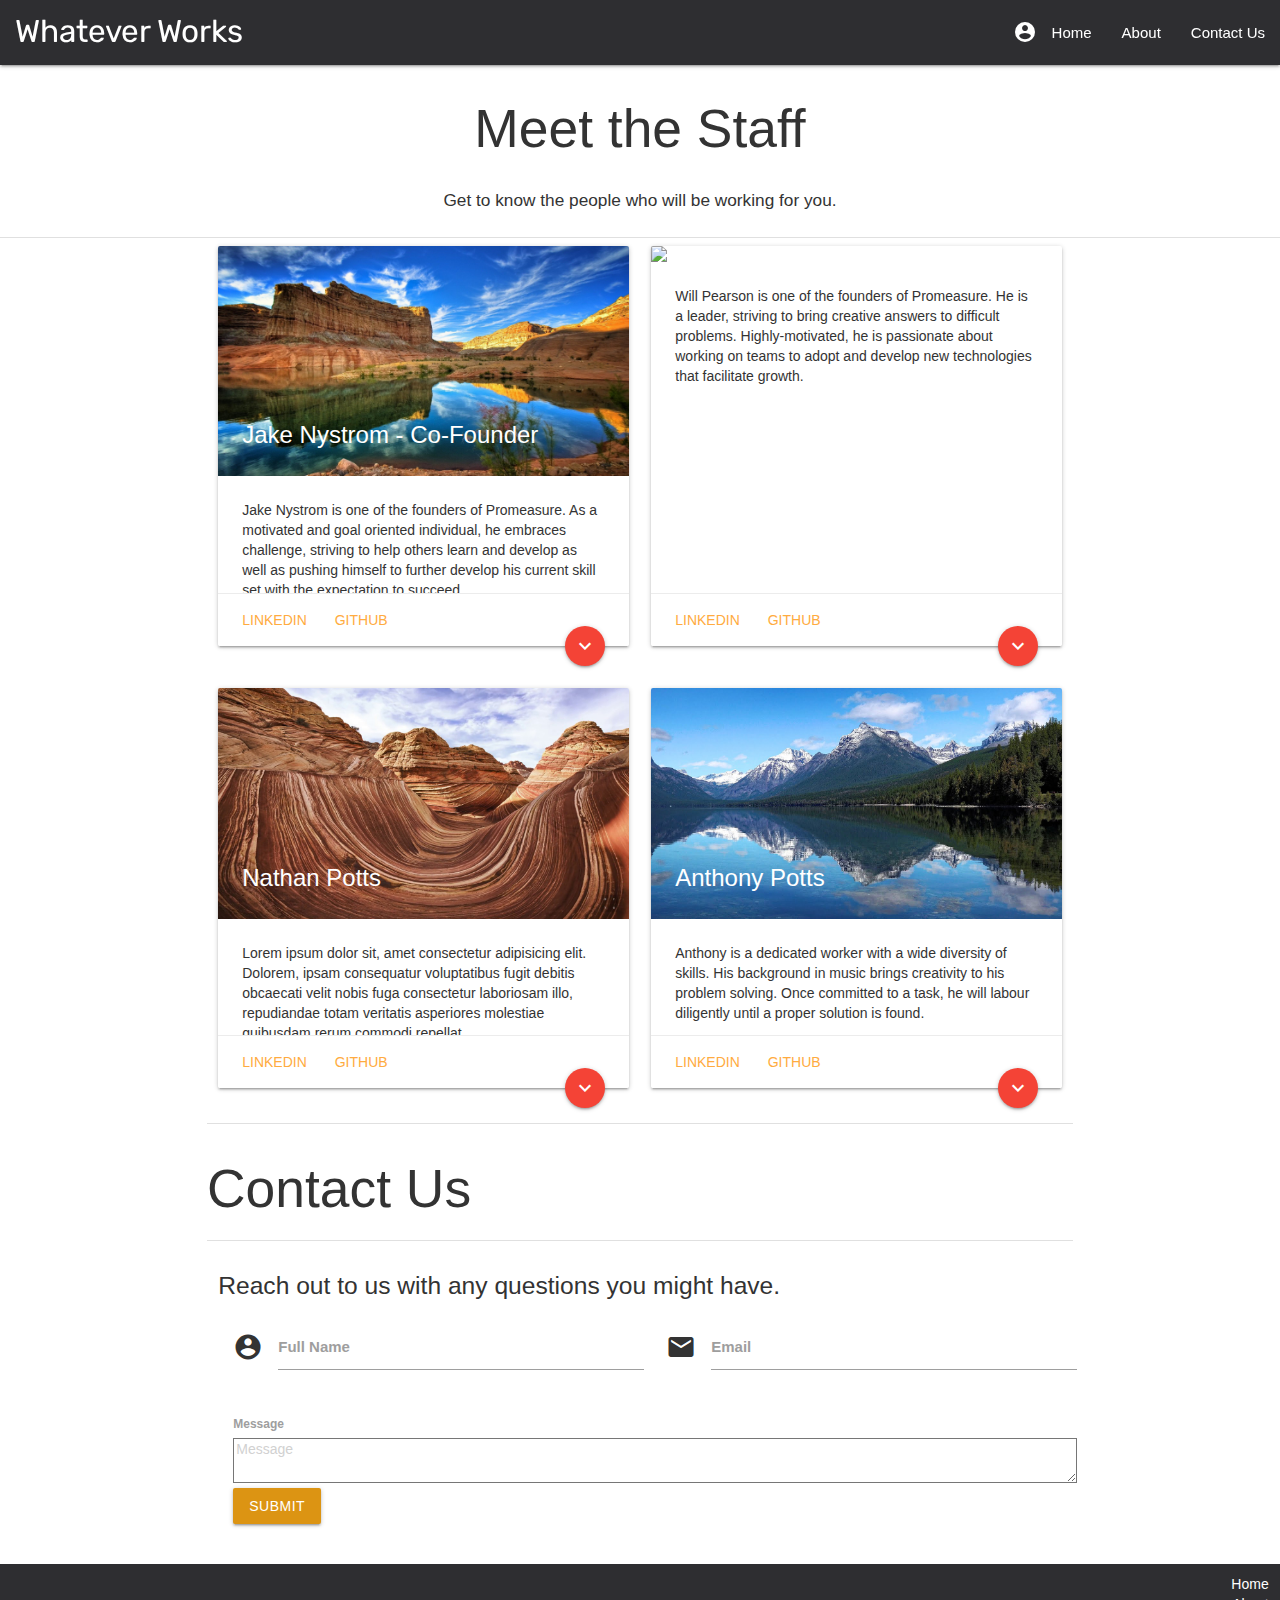
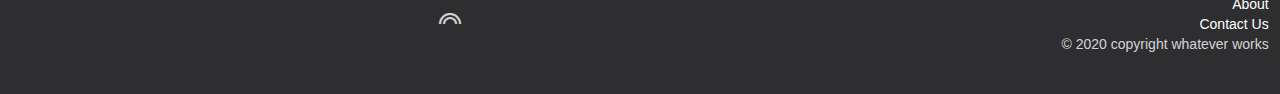
==== commit a66070f7: "Merge branch 'develop' into feature/sidenav" ====
--- a/contact-us.html
+++ b/contact-us.html
@@ -55,7 +55,76 @@
 
     </div>
 
-
+    <!--contact-us side-nav fab JAKE-->
+    <ul id="slide-out-jake" class="sidenav">
+        <li><div class="user-view">
+            <div class="background">
+                <img src="./assets/images/green-leaves.jpg">
+            </div>
+            <a href="#user"><img class="circle" src="./assets/images/jake-headshot2.png"></a>
+            <a href="#name"><span class="white-text name">Jake Nystrom</span></a>
+            <a href="#email"><span class="white-text email">jwm.nystrom@gmail.com</span></a>
+        </div></li>
+        <li><a href="https://www.linkedin.com/in/jakenystrom/"><i class="material-icons">cloud</i>LINKED IN</a></li>
+        <li><a href="https://github.com/minnesotaNyst"><i class="material-icons">cloud</i>Github</a></li>
+        <li><div class="divider"></div></li>
+        <li><a class="subheader">Deep Dive</a></li>
+        <li><a class="waves-effect" href="https://csssaints.com/sports/baseball/roster/jake-nystrom/3505"><i class="material-icons">directions_run</i></a></li>
+    </ul>
+    <!-- <a href="#" data-target="slide-out" class="sidenav-trigger"><i class="material-icons">menu</i></a> -->
+
+    <!--contact-us side-nav fab WILL-->
+    <ul id="slide-out-will" class="sidenav">
+        <li><div class="user-view">
+            <div class="background">
+                <img src="./assets/images/green-leaves.jpg">
+            </div>
+            <a href="#user"><img class="circle" src="./assets/images/WillPIMG.png"></a>
+            <a href="#name"><span class="white-text name">Will Pearson</span></a>
+            <a href="#email"><span class="white-text email">williamdpearson@icloud.com</span></a>
+        </div></li>
+        <li><a href="https://www.linkedin.com/in/williamdpearson"><i class="material-icons">cloud</i>LINKED IN</a></li>
+        <li><a href="https://github.com/minnesotaNyst"><i class="material-icons">cloud</i>Github</a></li>
+        <li><div class="divider"></div></li>
+        <li><a class="subheader">Deep Dive</a></li>
+        <li><a class="waves-effect" href="https://www.fox21online.com/2020/07/22/northland-natives-formulate-healthy-boost-with-boomerang-energy/"><i class="material-icons">directions_run</i></a></li>
+    </ul>
+
+    <!--contact-us side-nav fab NATHAN-->
+    <ul id="slide-out-nathan" class="sidenav">
+        <li><div class="user-view">
+            <div class="background">
+                <img src="./assets/images/green-leaves.jpg">
+            </div>
+            <a href="#user"><img class="circle" src="./assets/images/nathan-headshot.jpg"></a>
+            <a href="#name"><span class="white-text name">Nathan Potts</span></a>
+            <a href="#email"><span class="white-text email">pottsandpans42@hotmail.com</span></a>
+        </div></li>
+        <li><a href="https://www.linkedin.com/in/nathan-potts-0573721b7/"><i class="material-icons">cloud</i>LINKED IN</a></li>
+        <li><a href="https://github.com/nathan-potts41"><i class="material-icons">cloud</i>Github</a></li>
+        <li><div class="divider"></div></li>
+        <li><a class="subheader">Deep Dive</a></li>
+        <li><a class="waves-effect" href="https://twitter.com/NorthwesternMN/status/1105125759683829760"><i class="material-icons">directions_run</i></a></li>
+    </ul>
+
+    <!--contact-us side-nav fab ANTHONY-->
+    <ul id="slide-out-anthony" class="sidenav">
+        <li><div class="user-view">
+            <div class="background">
+                <img src="./assets/images/green-leaves.jpg">
+            </div>
+            <a href="#user"><img class="circle" src="./assets/images/tony-potts3.jpg"></a>
+            <a href="#name"><span class="white-text name">Anthony Potts</span></a>
+            <a href="#email"><span class="white-text email">ampotts24@gmail.com</span></a>
+        </div></li>
+        <li><a href="https://www.linkedin.com/in/anthony-potts-8016b4176/"><i class="material-icons">cloud</i>LINKED IN</a></li>
+        <li><a href="https://github.com/anthonypotts"><i class="material-icons">cloud</i>Github</a></li>
+        <li><div class="divider"></div></li>
+        <li><a class="subheader">Deep Dive</a></li>
+        <li><a class="waves-effect" href="https://www.youtube.com/watch?v=JwAS93xAuLA"><i class="material-icons">directions_run</i></a></li>
+    </ul>
+
+    <!-- meet the staff starts -->
 
     <div class="row">
         <div>
@@ -87,8 +156,10 @@
                         <div class="card-action">
                             <a href="https://www.linkedin.com/in/jakenystrom/" target="_blank">LINKEDIN</a>
                             <a href="https://github.com/minnesotaNyst" target="_blank">Github</a>
-                            <a class="btn-floating halfway-fab waves-effect waves-light red"><i
+                            <div class="fixed-action-button">
+                                <a class="sidenav-trigger btn-floating halfway-fab waves-effect waves-light red" data-target="slide-out-jake"><i
                                     class="material-icons">expand_more</i></a>
+                            </div>                         
                         </div>
                     </div>
                 </div>
@@ -107,8 +178,8 @@
                         <div class="card-action">
                             <a href="https://www.linkedin.com/in/williamdpearson" target="_blank">LINKEDIN</a>
                             <a href="https://github.com/willp429" target="_blank">Github</a>
-                            <a class="btn-floating halfway-fab waves-effect waves-light red"><i
-                                    class="material-icons">expand_more</i></a>
+                            <a class="sidenav-trigger btn-floating halfway-fab waves-effect waves-light red" data-target="slide-out-will"><i
+                                class="material-icons">expand_more</i></a>
                         </div>
                     </div>
                 </div>
@@ -131,10 +202,10 @@
                             </p>
                         </div>
                         <div class="card-action">
-                            <a href="https://www.linkedin.com/in/jakenystrom/" target="_blank">LINKEDIN</a>
-                            <a href="https://github.com/minnesotaNyst" target="_blank">Github</a>
-                            <a class="btn-floating halfway-fab waves-effect waves-light red"><i
-                                    class="material-icons">expand_more</i></a>
+                            <a href="https://www.linkedin.com/in/nathan-potts-0573721b7/" target="_blank">LINKEDIN</a>
+                            <a href="https://github.com/nathan-potts41" target="_blank">Github</a>
+                            <a class="sidenav-trigger btn-floating halfway-fab waves-effect waves-light red" data-target="slide-out-nathan"><i
+                                class="material-icons">expand_more</i></a>
                         </div>
                     </div>
                 </div>
@@ -152,10 +223,10 @@
                             </p>
                         </div>
                         <div class="card-action">
-                            <a href="https://www.linkedin.com/in/williamdpearson" target="_blank">LINKEDIN</a>
+                            <a href="https://github.com/anthonypotts" target="_blank">LINKEDIN</a>
                             <a href="https://github.com/willp429" target="_blank">Github</a>
-                            <a class="btn-floating halfway-fab waves-effect waves-light red"><i
-                                    class="material-icons">expand_more</i></a>
+                            <a class="sidenav-trigger btn-floating halfway-fab waves-effect waves-light red" data-target="slide-out-anthony"><i
+                                class="material-icons">expand_more</i></a>
                         </div>
                     </div>
                 </div>
@@ -211,32 +282,30 @@
 
     <!-- footer section -->
     <footer class="page-footer">
-        <div class="container">
-            <div class="row">
-                <div class="col l6 s12">
-                    <h5 class="white-text" id="visitor"></h5>
-                    <p class="grey-text text-lighten-4">Lorem ipsum dolor sit amet consectetur adipisicing elit. Maiores
-                        iusto id enim cumque earum illum ipsa. Sed delectus et quibusdam est optio ea sunt, officiis
-                        inventore debitis repellendus, laboriosam aliquam!.</p>
-                </div>
-                <div class="col l4 offset-l2 s12">
-                    <h5 class="white-text">whatever works</h5>
-                    <ul>
-                        <li><a class="grey-text text-lighten-3" href="#!">Home</a></li>
-                        <li><a class="grey-text text-lighten-3" href="#!">About</a></li>
-                        <li><a class="grey-text text-lighten-3" href="./contact-us.html">Contact Us</a></li>
-                    </ul>
-                </div>
-            </div>
-        </div>
         <div class="footer-copyright">
-            <div class="copyright">
-                © 2020 copyright whatever works
-            </div>
-            <h6 class="apiCounter" id="visits"></h6>
-        </div>
-
-
+            <div class="container-copyright">
+                <div class="row">
+                    <div class="col l4 s12">
+                        <h6 class="white-text" id="visitor"></h6>
+                        <div class="apiCounter" id="visits"></div>
+                    </div>
+                    
+                    <div class="col l4 s12 icon valign-wrapper">
+                        <i class="material-icons">looks</i>
+                    </div>
+
+                    <div class="col l4 s12 right-align">
+                        <ul>
+                            <li><a class="white-text text-lighten-3" href="#!">Home</a></li>
+                            <li><a class="white-text text-lighten-3" href="#!">About</a></li>
+                            <li><a class="white-text text-lighten-3" href="./contact-us.html">Contact Us</a></li>
+                            <li><a class="grey-text text-lighten-6"></a>© 2020 copyright whatever works</li>
+                        </ul>
+                    </div>
+                </div>
+
+            </div>
+        </div>
     </footer>
 
     <script src="https://unpkg.com/formiojs@latest/dist/formio.full.min.js"></script>
@@ -246,6 +315,9 @@
     <script src="https://cdnjs.cloudflare.com/ajax/libs/materialize/1.0.0/js/materialize.min.js"></script>
     <!--JavaScript at end of body for optimized loading-->
     <script type="text/javascript" src="./assets/js/main.js"></script>
+    <!--JS for contact-us page-->
+    <!-- <script type="text/javascript" src="./assets/js/contact-us.js"></script> -->
+
 
 </body>
 
--- a/assets/css/contact-us.css
+++ b/assets/css/contact-us.css
@@ -39,6 +39,8 @@
 
 .modal {
 	max-height: 45% !important;
+	background: none;
+    height: fit-content;
 }
 
 /* form style */
@@ -109,9 +111,6 @@
 	width: 100% !important;
 }
 
-.modal {
-    background: none;
-    height: fit-content;
 }
 
 .copyright {
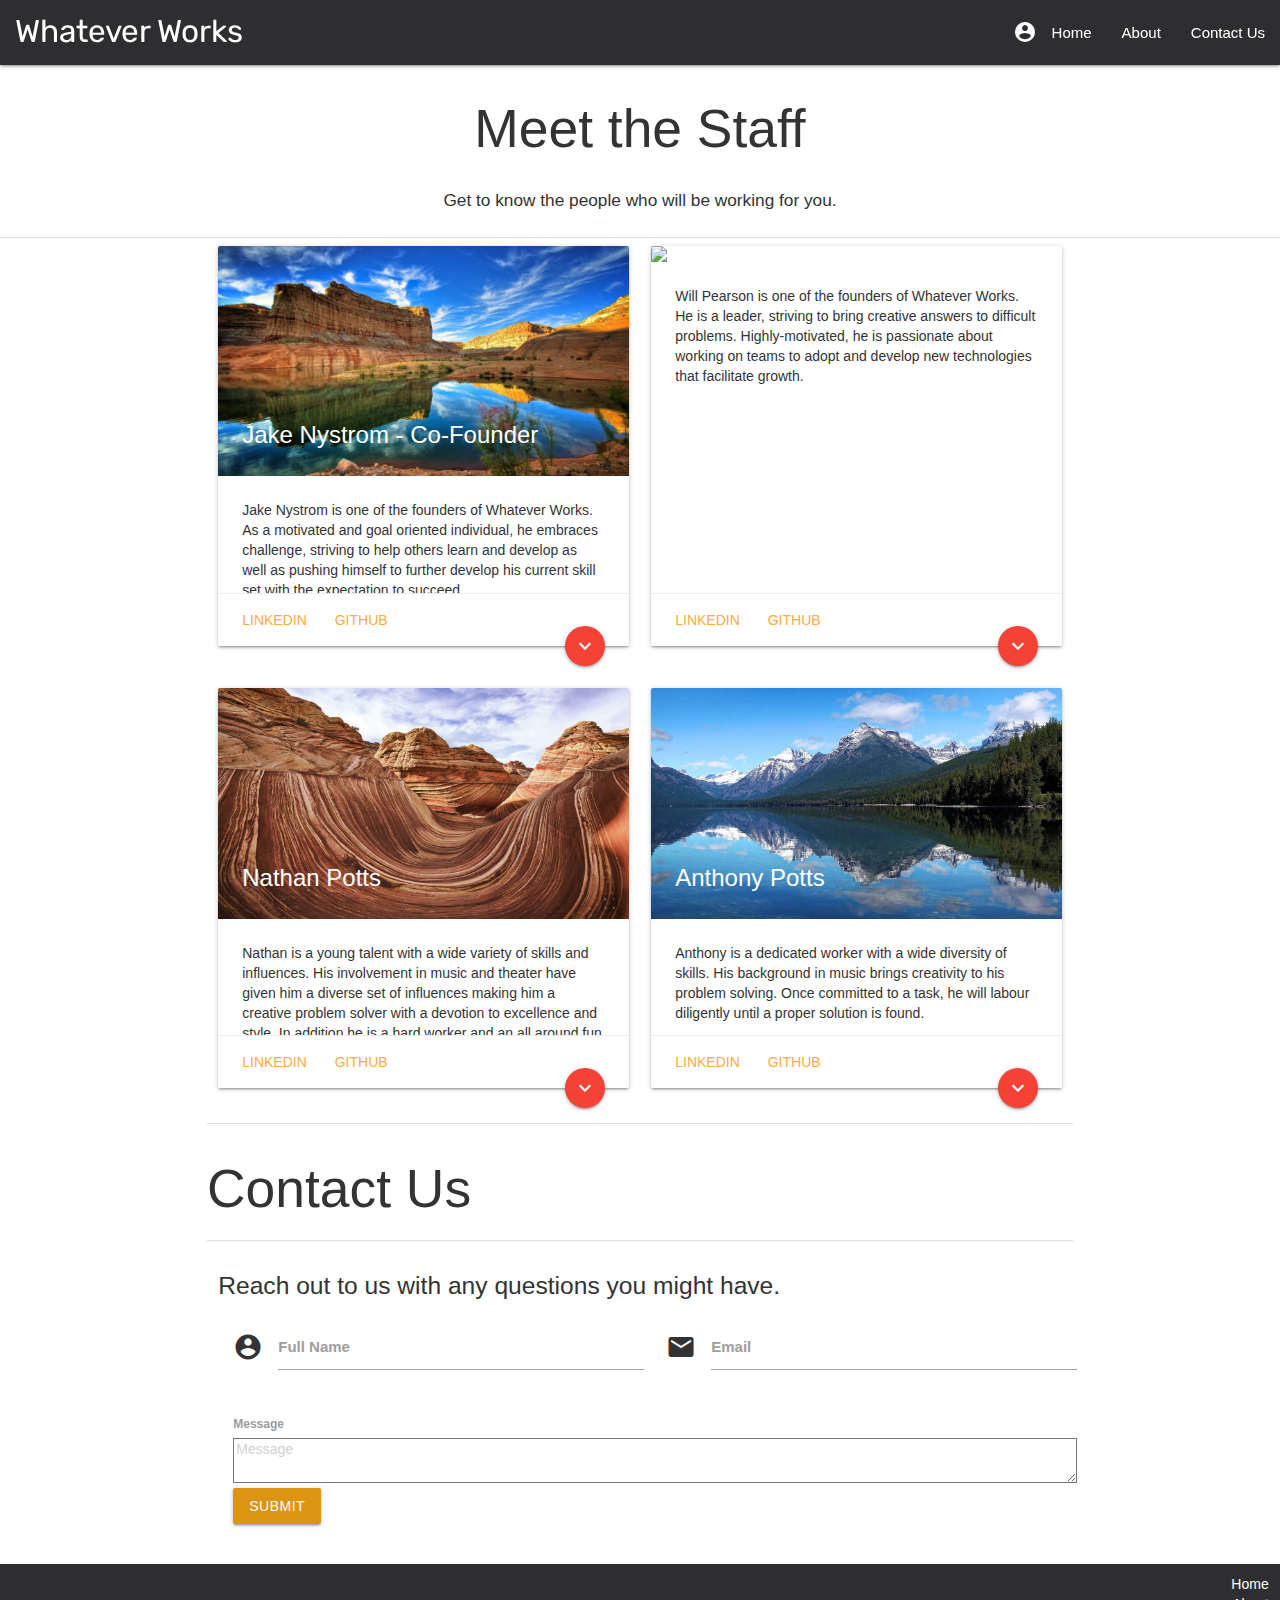
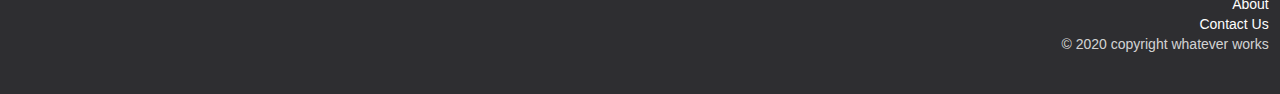
==== commit 3ec80642: "last minute changes to the footer/bios" ====
--- a/contact-us.html
+++ b/contact-us.html
@@ -1,324 +1,353 @@
 <!DOCTYPE html>
 <html lang="en">
 
-<head>
-    <meta charset="UTF-8">
-    <meta name="viewport" content="width=device-width, initial-scale=1.0">
-    <!--google icon font-->
-    <link href="https://fonts.googleapis.com/icon?family=Material+Icons" rel="stylesheet">
-    <link href="https://fonts.googleapis.com/css2?family=Rubik:wght@500&display=swap" rel="stylesheet">
-    <!-- bootstrap -->
-    <link rel="stylesheet" href="https://maxcdn.bootstrapcdn.com/bootstrap/3.3.7/css/bootstrap.min.css">
-    <!-- materialize -->
-    <link rel="stylesheet" href="https://cdnjs.cloudflare.com/ajax/libs/materialize/1.0.0/css/materialize.min.css">
-    <!-- form.io stylesheet -->
-    <link rel="stylesheet" href="https://unpkg.com/formiojs@latest/dist/formio.full.min.css">
-    <!-- !^this is throwing an error in the console and i'm not sure why -->
-    <link rel="stylesheet" href="assets/css/contact-us.css">
-
-    <title>Contact Us</title>
-</head>
-
-<body>
-    <!-- navbar items go in this section -->
-    <div class="navbar-fixed">
-        <nav class="nav-extended">
-            <div class="nav-wrapper">
-                <a href="./index.html" class="brand-logo">Whatever Works</a>
-                <a href="#" data-target="slide-out" class="sidenav-trigger"><i class="material-icons">Menu</i></a>
-                <ul id="nav-mobile" class="right hide-on-med-and-down">
-                    <li><i class="material-icons">account_circle</i></li>
-                    <li><a class="details active waves-effect" href="index.html">Home</a></li>
-                    <li><a class="details active waves-effect" href="#">About</a></li>
-                    <li><a class="details active waves-effect" href="./contact-us.html">Contact Us</a></li>
-                </ul>
-            </div>
-        </nav>
-    </div>
-    <div>
-        <ul class="sidenav" id="slide-out">
-            <li><a class="waves-effect" href="./index.html">Homepage</a></li>
-            <li>
-                <div class="divider"></div>
-            </li>
-            <li><a class="waves-effect" href="./contact-us.htm"><i class="material-icons">account_circle</i>Contact
-                    Us</a></li>
-            <li>
-                <div class="divider"></div>
-            </li>
-            <li><a class="waves-effect" href="#!">About Us</a></li>
-            <li>
-                <div class="divider"></div>
-            </li>
-            <li><a class="waves-effect" href="#!">Customer Support</a></li>
+    <head>
+        <meta charset="UTF-8">
+        <meta name="viewport" content="width=device-width, initial-scale=1.0">
+        <!--google icon font-->
+        <link href="https://fonts.googleapis.com/icon?family=Material+Icons" rel="stylesheet">
+        <link href="https://fonts.googleapis.com/css2?family=Rubik:wght@500&display=swap" rel="stylesheet">
+        <!-- bootstrap -->
+        <link rel="stylesheet" href="https://maxcdn.bootstrapcdn.com/bootstrap/3.3.7/css/bootstrap.min.css">
+        <!-- materialize -->
+        <link rel="stylesheet" href="https://cdnjs.cloudflare.com/ajax/libs/materialize/1.0.0/css/materialize.min.css">
+        <!-- form.io stylesheet -->
+        <link rel="stylesheet" href="https://unpkg.com/formiojs@latest/dist/formio.full.min.css">
+        <!-- !^this is throwing an error in the console and i'm not sure why -->
+        <link rel="stylesheet" href="assets/css/contact-us.css">
+
+        <title>Contact Us</title>
+    </head>
+
+    <body>
+        <!-- navbar items go in this section -->
+        <div class="navbar-fixed">
+            <nav class="nav-extended">
+                <div class="nav-wrapper">
+                    <a href="./index.html" class="brand-logo">Whatever Works</a>
+                    <a href="#" data-target="slide-out" class="sidenav-trigger"><i class="material-icons">Menu</i></a>
+                    <ul id="nav-mobile" class="right hide-on-med-and-down">
+                        <li><i class="material-icons">account_circle</i></li>
+                        <li><a class="details active waves-effect" href="index.html">Home</a></li>
+                        <li><a class="details active waves-effect" href="#">About</a></li>
+                        <li><a class="details active waves-effect" href="./contact-us.html">Contact Us</a></li>
+                    </ul>
+                </div>
+            </nav>
+        </div>
+        <div>
+            <ul class="sidenav" id="slide-out">
+                <li><a class="waves-effect" href="./index.html">Homepage</a></li>
+                <li>
+                    <div class="divider"></div>
+                </li>
+                <li><a class="waves-effect" href="./contact-us.htm"><i class="material-icons">account_circle</i>Contact
+                        Us</a></li>
+                <li>
+                    <div class="divider"></div>
+                </li>
+                <li><a class="waves-effect" href="#!">About Us</a></li>
+                <li>
+                    <div class="divider"></div>
+                </li>
+                <li><a class="waves-effect" href="#!">Customer Support</a></li>
+            </ul>
+
+        </div>
+
+        <!--contact-us side-nav fab JAKE-->
+        <ul id="slide-out-jake" class="sidenav">
+            <li>
+                <div class="user-view">
+                    <div class="background">
+                        <img src="./assets/images/green-leaves.jpg">
+                    </div>
+                    <a href="#user"><img class="circle" src="./assets/images/jake-headshot2.png"></a>
+                    <a href="#name"><span class="white-text name">Jake Nystrom</span></a>
+                    <a href="#email"><span class="white-text email">jwm.nystrom@gmail.com</span></a>
+                </div>
+            </li>
+            <li><a href="https://www.linkedin.com/in/jakenystrom/"><i class="material-icons">cloud</i>LINKED IN</a></li>
+            <li><a href="https://github.com/minnesotaNyst"><i class="material-icons">cloud</i>Github</a></li>
+            <li>
+                <div class="divider"></div>
+            </li>
+            <li><a class="subheader">Deep Dive</a></li>
+            <li><a class="waves-effect" href="https://csssaints.com/sports/baseball/roster/jake-nystrom/3505"><i
+                        class="material-icons">directions_run</i></a></li>
         </ul>
-
-    </div>
-
-    <!--contact-us side-nav fab JAKE-->
-    <ul id="slide-out-jake" class="sidenav">
-        <li><div class="user-view">
-            <div class="background">
-                <img src="./assets/images/green-leaves.jpg">
-            </div>
-            <a href="#user"><img class="circle" src="./assets/images/jake-headshot2.png"></a>
-            <a href="#name"><span class="white-text name">Jake Nystrom</span></a>
-            <a href="#email"><span class="white-text email">jwm.nystrom@gmail.com</span></a>
-        </div></li>
-        <li><a href="https://www.linkedin.com/in/jakenystrom/"><i class="material-icons">cloud</i>LINKED IN</a></li>
-        <li><a href="https://github.com/minnesotaNyst"><i class="material-icons">cloud</i>Github</a></li>
-        <li><div class="divider"></div></li>
-        <li><a class="subheader">Deep Dive</a></li>
-        <li><a class="waves-effect" href="https://csssaints.com/sports/baseball/roster/jake-nystrom/3505"><i class="material-icons">directions_run</i></a></li>
-    </ul>
-    <!-- <a href="#" data-target="slide-out" class="sidenav-trigger"><i class="material-icons">menu</i></a> -->
-
-    <!--contact-us side-nav fab WILL-->
-    <ul id="slide-out-will" class="sidenav">
-        <li><div class="user-view">
-            <div class="background">
-                <img src="./assets/images/green-leaves.jpg">
-            </div>
-            <a href="#user"><img class="circle" src="./assets/images/WillPIMG.png"></a>
-            <a href="#name"><span class="white-text name">Will Pearson</span></a>
-            <a href="#email"><span class="white-text email">williamdpearson@icloud.com</span></a>
-        </div></li>
-        <li><a href="https://www.linkedin.com/in/williamdpearson"><i class="material-icons">cloud</i>LINKED IN</a></li>
-        <li><a href="https://github.com/minnesotaNyst"><i class="material-icons">cloud</i>Github</a></li>
-        <li><div class="divider"></div></li>
-        <li><a class="subheader">Deep Dive</a></li>
-        <li><a class="waves-effect" href="https://www.fox21online.com/2020/07/22/northland-natives-formulate-healthy-boost-with-boomerang-energy/"><i class="material-icons">directions_run</i></a></li>
-    </ul>
-
-    <!--contact-us side-nav fab NATHAN-->
-    <ul id="slide-out-nathan" class="sidenav">
-        <li><div class="user-view">
-            <div class="background">
-                <img src="./assets/images/green-leaves.jpg">
-            </div>
-            <a href="#user"><img class="circle" src="./assets/images/nathan-headshot.jpg"></a>
-            <a href="#name"><span class="white-text name">Nathan Potts</span></a>
-            <a href="#email"><span class="white-text email">pottsandpans42@hotmail.com</span></a>
-        </div></li>
-        <li><a href="https://www.linkedin.com/in/nathan-potts-0573721b7/"><i class="material-icons">cloud</i>LINKED IN</a></li>
-        <li><a href="https://github.com/nathan-potts41"><i class="material-icons">cloud</i>Github</a></li>
-        <li><div class="divider"></div></li>
-        <li><a class="subheader">Deep Dive</a></li>
-        <li><a class="waves-effect" href="https://twitter.com/NorthwesternMN/status/1105125759683829760"><i class="material-icons">directions_run</i></a></li>
-    </ul>
-
-    <!--contact-us side-nav fab ANTHONY-->
-    <ul id="slide-out-anthony" class="sidenav">
-        <li><div class="user-view">
-            <div class="background">
-                <img src="./assets/images/green-leaves.jpg">
-            </div>
-            <a href="#user"><img class="circle" src="./assets/images/tony-potts3.jpg"></a>
-            <a href="#name"><span class="white-text name">Anthony Potts</span></a>
-            <a href="#email"><span class="white-text email">ampotts24@gmail.com</span></a>
-        </div></li>
-        <li><a href="https://www.linkedin.com/in/anthony-potts-8016b4176/"><i class="material-icons">cloud</i>LINKED IN</a></li>
-        <li><a href="https://github.com/anthonypotts"><i class="material-icons">cloud</i>Github</a></li>
-        <li><div class="divider"></div></li>
-        <li><a class="subheader">Deep Dive</a></li>
-        <li><a class="waves-effect" href="https://www.youtube.com/watch?v=JwAS93xAuLA"><i class="material-icons">directions_run</i></a></li>
-    </ul>
-
-    <!-- meet the staff starts -->
-
-    <div class="row">
-        <div>
-            <h2 class="center-align">Meet the Staff</h2>
-            <h6 class="col s12 center-align">Get to know the people who will be working for you.</h6>
+        <!-- <a href="#" data-target="slide-out" class="sidenav-trigger"><i class="material-icons">menu</i></a> -->
+
+        <!--contact-us side-nav fab WILL-->
+        <ul id="slide-out-will" class="sidenav">
+            <li>
+                <div class="user-view">
+                    <div class="background">
+                        <img src="./assets/images/green-leaves.jpg">
+                    </div>
+                    <a href="#user"><img class="circle" src="./assets/images/WillPIMG.png"></a>
+                    <a href="#name"><span class="white-text name">Will Pearson</span></a>
+                    <a href="#email"><span class="white-text email">williamdpearson@icloud.com</span></a>
+                </div>
+            </li>
+            <li><a href="https://www.linkedin.com/in/williamdpearson"><i class="material-icons">cloud</i>LINKED IN</a>
+            </li>
+            <li><a href="https://github.com/minnesotaNyst"><i class="material-icons">cloud</i>Github</a></li>
+            <li>
+                <div class="divider"></div>
+            </li>
+            <li><a class="subheader">Deep Dive</a></li>
+            <li><a class="waves-effect"
+                    href="https://www.fox21online.com/2020/07/22/northland-natives-formulate-healthy-boost-with-boomerang-energy/"><i
+                        class="material-icons">directions_run</i></a></li>
+        </ul>
+
+        <!--contact-us side-nav fab NATHAN-->
+        <ul id="slide-out-nathan" class="sidenav">
+            <li>
+                <div class="user-view">
+                    <div class="background">
+                        <img src="./assets/images/green-leaves.jpg">
+                    </div>
+                    <a href="#user"><img class="circle" src="./assets/images/nathan-headshot.jpg"></a>
+                    <a href="#name"><span class="white-text name">Nathan Potts</span></a>
+                    <a href="#email"><span class="white-text email">pottsandpans42@hotmail.com</span></a>
+                </div>
+            </li>
+            <li><a href="https://www.linkedin.com/in/nathan-potts-0573721b7/"><i class="material-icons">cloud</i>LINKED
+                    IN</a></li>
+            <li><a href="https://github.com/nathan-potts41"><i class="material-icons">cloud</i>Github</a></li>
+            <li>
+                <div class="divider"></div>
+            </li>
+            <li><a class="subheader">Deep Dive</a></li>
+            <li><a class="waves-effect" href="https://twitter.com/NorthwesternMN/status/1105125759683829760"><i
+                        class="material-icons">directions_run</i></a></li>
+        </ul>
+
+        <!--contact-us side-nav fab ANTHONY-->
+        <ul id="slide-out-anthony" class="sidenav">
+            <li>
+                <div class="user-view">
+                    <div class="background">
+                        <img src="./assets/images/green-leaves.jpg">
+                    </div>
+                    <a href="#user"><img class="circle" src="./assets/images/tony-potts3.jpg"></a>
+                    <a href="#name"><span class="white-text name">Anthony Potts</span></a>
+                    <a href="#email"><span class="white-text email">ampotts24@gmail.com</span></a>
+                </div>
+            </li>
+            <li><a href="https://www.linkedin.com/in/anthony-potts-8016b4176/"><i class="material-icons">cloud</i>LINKED
+                    IN</a></li>
+            <li><a href="https://github.com/anthonypotts"><i class="material-icons">cloud</i>Github</a></li>
+            <li>
+                <div class="divider"></div>
+            </li>
+            <li><a class="subheader">Deep Dive</a></li>
+            <li><a class="waves-effect" href="https://www.youtube.com/watch?v=JwAS93xAuLA"><i
+                        class="material-icons">directions_run</i></a></li>
+        </ul>
+
+        <!-- meet the staff starts -->
+
+        <div class="row">
+            <div>
+                <h2 class="center-align">Meet the Staff</h2>
+                <h6 class="col s12 center-align">Get to know the people who will be working for you.</h6>
+            </div>
         </div>
-    </div>
-
-    <div class="divider"></div>
-
-    <section class="container">
-        <section>
+
+        <div class="divider"></div>
+
+        <section class="container">
+            <section>
+                <div class="row">
+                    <!-- jake -->
+                    <div class="col s6 m6">
+                        <div class="card medium hoverable">
+                            <div class="card-image">
+                                <img src="assets/images/landscape-wallpaper-hd(1).png">
+                                <span class="card-title">Jake Nystrom - Co-Founder</span>
+                            </div>
+
+                            <div class="card-content">
+                                <p>Jake Nystrom is one of the founders of Whatever Works. As a motivated and goal
+                                    oriented
+                                    individual, he
+                                    embraces challenge, striving to help others learn and develop as well as
+                                    pushing himself to further develop his current skill set with the expectation to
+                                    succeed. </p>
+                            </div>
+                            <div class="card-action">
+                                <a href="https://www.linkedin.com/in/jakenystrom/" target="_blank">LINKEDIN</a>
+                                <a href="https://github.com/minnesotaNyst" target="_blank">Github</a>
+                                <div class="fixed-action-button">
+                                    <a class="sidenav-trigger btn-floating halfway-fab waves-effect waves-light red"
+                                        data-target="slide-out-jake"><i class="material-icons">expand_more</i></a>
+                                </div>
+                            </div>
+                        </div>
+                    </div>
+                    <!-- will -->
+                    <div class="col s6 m6">
+                        <div class="card medium hoverable">
+                            <div class="card-image">
+                                <img src="assets/images/Landscape-bioimage(4).png">
+                                <span class="card-title">Will Pearson - Co-Founder</span>
+                            </div>
+                            <div class="card-content">
+                                <p>Will Pearson is one of the founders of Whatever Works. He is a leader, striving
+                                    to bring creative answers to difficult problems. Highly-motivated, he is passionate
+                                    about working on teams to adopt and develop new technologies that facilitate growth.
+                                </p>
+                            </div>
+                            <div class="card-action">
+                                <a href="https://www.linkedin.com/in/williamdpearson" target="_blank">LINKEDIN</a>
+                                <a href="https://github.com/willp429" target="_blank">Github</a>
+                                <a class="sidenav-trigger btn-floating halfway-fab waves-effect waves-light red"
+                                    data-target="slide-out-will"><i class="material-icons">expand_more</i></a>
+                            </div>
+                        </div>
+                    </div>
+                </div>
+            </section>
+            <section>
+                <div class="row">
+                    <!-- nathan -->
+                    <div class="col s6 m6">
+                        <div class="card medium hoverable">
+                            <div class="card-image">
+                                <img src="assets/images/Landscape-bioimage.png">
+                                <span class="card-title">Nathan Potts</span>
+                            </div>
+
+                            <div class="card-content">
+                                <p>Nathan is a young talent with a wide variety of skills and influences. His
+                                    involvement in music and theater have given him a diverse set of influences making
+                                    him a creative problem solver with a devotion to excellence and style. In addition
+                                    he is a hard worker and an all around fun guy.
+                                </p>
+                            </div>
+                            <div class="card-action">
+                                <a href="https://www.linkedin.com/in/nathan-potts-0573721b7/"
+                                    target="_blank">LINKEDIN</a>
+                                <a href="https://github.com/nathan-potts41" target="_blank">Github</a>
+                                <a class="sidenav-trigger btn-floating halfway-fab waves-effect waves-light red"
+                                    data-target="slide-out-nathan"><i class="material-icons">expand_more</i></a>
+                            </div>
+                        </div>
+                    </div>
+                    <!-- tony -->
+                    <div class="col s6 m6">
+                        <div class="card medium hoverable">
+                            <div class="card-image">
+                                <img src="assets/images/Landscape-bioimage(3).png">
+                                <span class="card-title">Anthony Potts</span>
+                            </div>
+                            <div class="card-content">
+                                <p>Anthony is a dedicated worker with a wide diversity of skills. His background in
+                                    music
+                                    brings creativity to his problem solving. Once committed to a task, he will labour
+                                    diligently until a proper solution is found.
+                                </p>
+                            </div>
+                            <div class="card-action">
+                                <a href="https://github.com/anthonypotts" target="_blank">LINKEDIN</a>
+                                <a href="https://github.com/willp429" target="_blank">Github</a>
+                                <a class="sidenav-trigger btn-floating halfway-fab waves-effect waves-light red"
+                                    data-target="slide-out-anthony"><i class="material-icons">expand_more</i></a>
+                            </div>
+                        </div>
+                    </div>
+                </div>
+            </section>
+            <div class="divider"></div>
+
+            <!-- Contact info in this section -->
+
+            <div>
+                <h2>Contact Us</h2>
+            </div>
+
             <div class="row">
-                <!-- jake -->
-                <div class="col s6 m6">
-                    <div class="card medium hoverable">
-                        <div class="card-image">
-                            <img src="assets/images/landscape-wallpaper-hd(1).png">
-                            <span class="card-title">Jake Nystrom - Co-Founder</span>
-                        </div>
-
-                        <div class="card-content">
-                            <p>Jake Nystrom is one of the founders of Promeasure. As a motivated and goal oriented
-                                individual, he
-                                embraces challenge, striving to help others learn and develop as well as
-                                pushing himself to further develop his current skill set with the expectation to
-                                succeed. </p>
-                        </div>
-                        <div class="card-action">
-                            <a href="https://www.linkedin.com/in/jakenystrom/" target="_blank">LINKEDIN</a>
-                            <a href="https://github.com/minnesotaNyst" target="_blank">Github</a>
-                            <div class="fixed-action-button">
-                                <a class="sidenav-trigger btn-floating halfway-fab waves-effect waves-light red" data-target="slide-out-jake"><i
-                                    class="material-icons">expand_more</i></a>
-                            </div>                         
-                        </div>
-                    </div>
-                </div>
-                <!-- will -->
-                <div class="col s6 m6">
-                    <div class="card medium hoverable">
-                        <div class="card-image">
-                            <img src="assets/images/Landscape-bioimage(4).png">
-                            <span class="card-title">Will Pearson - Co-Founder</span>
-                        </div>
-                        <div class="card-content">
-                            <p>Will Pearson is one of the founders of Promeasure. He is a leader, striving
-                                to bring creative answers to difficult problems. Highly-motivated, he is passionate
-                                about working on teams to adopt and develop new technologies that facilitate growth.</p>
-                        </div>
-                        <div class="card-action">
-                            <a href="https://www.linkedin.com/in/williamdpearson" target="_blank">LINKEDIN</a>
-                            <a href="https://github.com/willp429" target="_blank">Github</a>
-                            <a class="sidenav-trigger btn-floating halfway-fab waves-effect waves-light red" data-target="slide-out-will"><i
-                                class="material-icons">expand_more</i></a>
+                <div class="divider"></div>
+                <div class="section">
+                    <div class="contact-form col s12">
+                        <h5>Reach out to us with any questions you might have.</h5>
+                        <div class="row">
+                            <form class="col s12" id="contact-form">
+                                <div class="row">
+                                    <div class="input-field col s6">
+                                        <i class="material-icons prefix">account_circle</i>
+                                        <input id="full-name" type="text" class="validate">
+                                        <label for="full-name">Full Name</label>
+                                    </div>
+                                    <div class="input-field col s6">
+                                        <i class="material-icons prefix">email</i>
+                                        <input id="email" type="tel" class="validate">
+                                        <label for="email">Email</label>
+                                    </div>
+                                </div>
+                                <label for="contact-message">Message</label>
+                                <textarea id="contact-message" placeholder="Message"></textarea>
+
+                                <a class="waves-effect waves-light btn modal-trigger" href="#modal2"
+                                    id="submit-btn">Submit</a>
+                            </form>
                         </div>
                     </div>
                 </div>
             </div>
         </section>
-        <section>
-            <div class="row">
-                <!-- nathan -->
-                <div class="col s6 m6">
-                    <div class="card medium hoverable">
-                        <div class="card-image">
-                            <img src="assets/images/Landscape-bioimage.png">
-                            <span class="card-title">Nathan Potts</span>
-                        </div>
-
-                        <div class="card-content">
-                            <p>Lorem ipsum dolor sit, amet consectetur adipisicing elit. Dolorem, ipsam consequatur
-                                voluptatibus fugit debitis obcaecati velit nobis fuga consectetur laboriosam illo,
-                                repudiandae totam veritatis asperiores molestiae quibusdam rerum commodi repellat.
-                            </p>
-                        </div>
-                        <div class="card-action">
-                            <a href="https://www.linkedin.com/in/nathan-potts-0573721b7/" target="_blank">LINKEDIN</a>
-                            <a href="https://github.com/nathan-potts41" target="_blank">Github</a>
-                            <a class="sidenav-trigger btn-floating halfway-fab waves-effect waves-light red" data-target="slide-out-nathan"><i
-                                class="material-icons">expand_more</i></a>
-                        </div>
-                    </div>
-                </div>
-                <!-- tony -->
-                <div class="col s6 m6">
-                    <div class="card medium hoverable">
-                        <div class="card-image">
-                            <img src="assets/images/Landscape-bioimage(3).png">
-                            <span class="card-title">Anthony Potts</span>
-                        </div>
-                        <div class="card-content">
-                            <p>Anthony is a dedicated worker with a wide diversity of skills. His background in music
-                                brings creativity to his problem solving. Once committed to a task, he will labour
-                                diligently until a proper solution is found.
-                            </p>
-                        </div>
-                        <div class="card-action">
-                            <a href="https://github.com/anthonypotts" target="_blank">LINKEDIN</a>
-                            <a href="https://github.com/willp429" target="_blank">Github</a>
-                            <a class="sidenav-trigger btn-floating halfway-fab waves-effect waves-light red" data-target="slide-out-anthony"><i
-                                class="material-icons">expand_more</i></a>
-                        </div>
-                    </div>
-                </div>
-            </div>
-        </section>
-        <div class="divider"></div>
-
-        <!-- Contact info in this section -->
-
-        <div>
-            <h2>Contact Us</h2>
+
+        <!-- modal thanking user for submitting a contact form -->
+        <div id="modal2" class="modal">
+            <div class="modal-content">
+                <h4>Thank you for reaching out to us!</h4>
+                <p>We will get back to you as soon as possible.</p>
+                <a href="#!" class="modal-action modal-close waves-effect waves-red btn">Close</a>
+            </div>
         </div>
 
-        <div class="row">
-            <div class="divider"></div>
-            <div class="section">
-                <div class="contact-form col s12">
-                    <h5>Reach out to us with any questions you might have.</h5>
+        <!-- footer section -->
+        <footer class="page-footer">
+            <div class="footer-copyright">
+                <div class="container-copyright">
                     <div class="row">
-                        <form class="col s12" id="contact-form">
-                            <div class="row">
-                                <div class="input-field col s6">
-                                    <i class="material-icons prefix">account_circle</i>
-                                    <input id="full-name" type="text" class="validate">
-                                    <label for="full-name">Full Name</label>
-                                </div>
-                                <div class="input-field col s6">
-                                    <i class="material-icons prefix">email</i>
-                                    <input id="email" type="tel" class="validate">
-                                    <label for="email">Email</label>
-                                </div>
-                            </div>
-                            <label for="contact-message">Message</label>
-                            <textarea id="contact-message" placeholder="Message"></textarea>
-
-                            <a class="waves-effect waves-light btn modal-trigger" href="#modal2"
-                                id="submit-btn">Submit</a>
-                        </form>
-                    </div>
-                </div>
-            </div>
-        </div>
-    </section>
-
-    <!-- modal thanking user for submitting a contact form -->
-    <div id="modal2" class="modal">
-        <div class="modal-content">
-            <h4>Thank you for reaching out to us!</h4>
-            <p>We will get back to you as soon as possible.</p>
-            <a href="#!" class="modal-action modal-close waves-effect waves-red btn">Close</a>
-        </div>
-    </div>
-
-    <!-- footer section -->
-    <footer class="page-footer">
-        <div class="footer-copyright">
-            <div class="container-copyright">
-                <div class="row">
-                    <div class="col l4 s12">
-                        <h6 class="white-text" id="visitor"></h6>
-                        <div class="apiCounter" id="visits"></div>
-                    </div>
-                    
-                    <div class="col l4 s12 icon valign-wrapper">
-                        <i class="material-icons">looks</i>
-                    </div>
-
-                    <div class="col l4 s12 right-align">
-                        <ul>
-                            <li><a class="white-text text-lighten-3" href="#!">Home</a></li>
-                            <li><a class="white-text text-lighten-3" href="#!">About</a></li>
-                            <li><a class="white-text text-lighten-3" href="./contact-us.html">Contact Us</a></li>
-                            <li><a class="grey-text text-lighten-6"></a>© 2020 copyright whatever works</li>
-                        </ul>
-                    </div>
-                </div>
-
-            </div>
-        </div>
-    </footer>
-
-    <script src="https://unpkg.com/formiojs@latest/dist/formio.full.min.js"></script>
-    <!-- jQuery -->
-    <script src="https://code.jquery.com/jquery-3.4.1.min.js"></script>
-    <!-- Compiled and minified JavaScript -->
-    <script src="https://cdnjs.cloudflare.com/ajax/libs/materialize/1.0.0/js/materialize.min.js"></script>
-    <!--JavaScript at end of body for optimized loading-->
-    <script type="text/javascript" src="./assets/js/main.js"></script>
-    <!--JS for contact-us page-->
-    <!-- <script type="text/javascript" src="./assets/js/contact-us.js"></script> -->
-
-
-</body>
+                        <div class="col l4 s12 left-align">
+                            <h6 class="white-text" id="visitor"></h6>
+                            <div class="apiCounter" id="visits"></div>
+                        </div>
+
+                        <div class="col l4 s12 icon valign-wrapper">
+                            <!-- <i class="material-icons">looks</i> -->
+                        </div>
+
+                        <div class="col l4 s12 right-align">
+                            <ul>
+                                <li><a class="white-text text-lighten-3" href="#!">Home</a></li>
+                                <li><a class="white-text text-lighten-3" href="#!">About</a></li>
+                                <li><a class="white-text text-lighten-3" href="./contact-us.html">Contact Us</a></li>
+                                <li><a class="grey-text text-lighten-6"></a>© 2020 copyright whatever works</li>
+                            </ul>
+                        </div>
+                    </div>
+
+                </div>
+            </div>
+        </footer>
+
+        <script src="https://unpkg.com/formiojs@latest/dist/formio.full.min.js"></script>
+        <!-- jQuery -->
+        <script src="https://code.jquery.com/jquery-3.4.1.min.js"></script>
+        <!-- Compiled and minified JavaScript -->
+        <script src="https://cdnjs.cloudflare.com/ajax/libs/materialize/1.0.0/js/materialize.min.js"></script>
+        <!--JavaScript at end of body for optimized loading-->
+        <script type="text/javascript" src="./assets/js/main.js"></script>
+        <!--JS for contact-us page-->
+        <!-- <script type="text/javascript" src="./assets/js/contact-us.js"></script> -->
+
+
+    </body>
 
 </html>--- a/assets/css/contact-us.css
+++ b/assets/css/contact-us.css
@@ -111,8 +111,6 @@
 	width: 100% !important;
 }
 
-}
-
 .copyright {
 	padding: 0 20px;
 }
